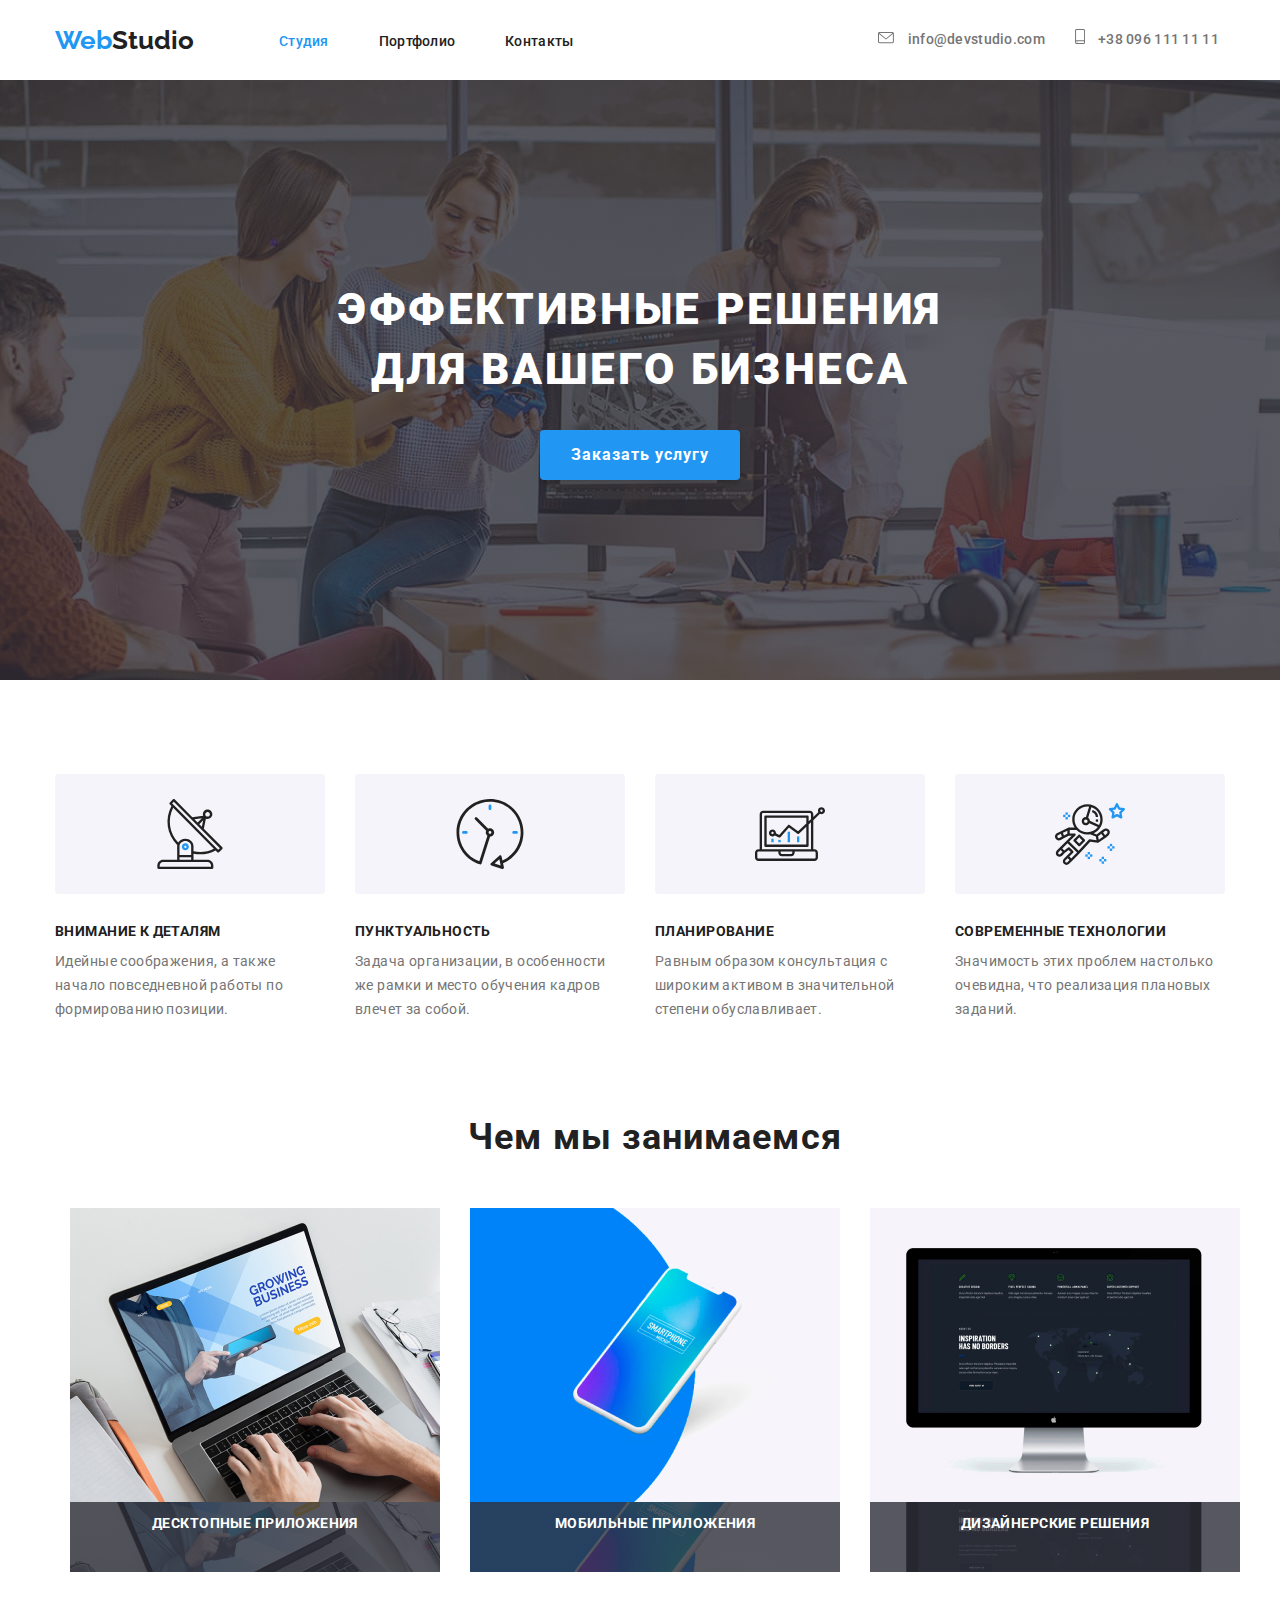
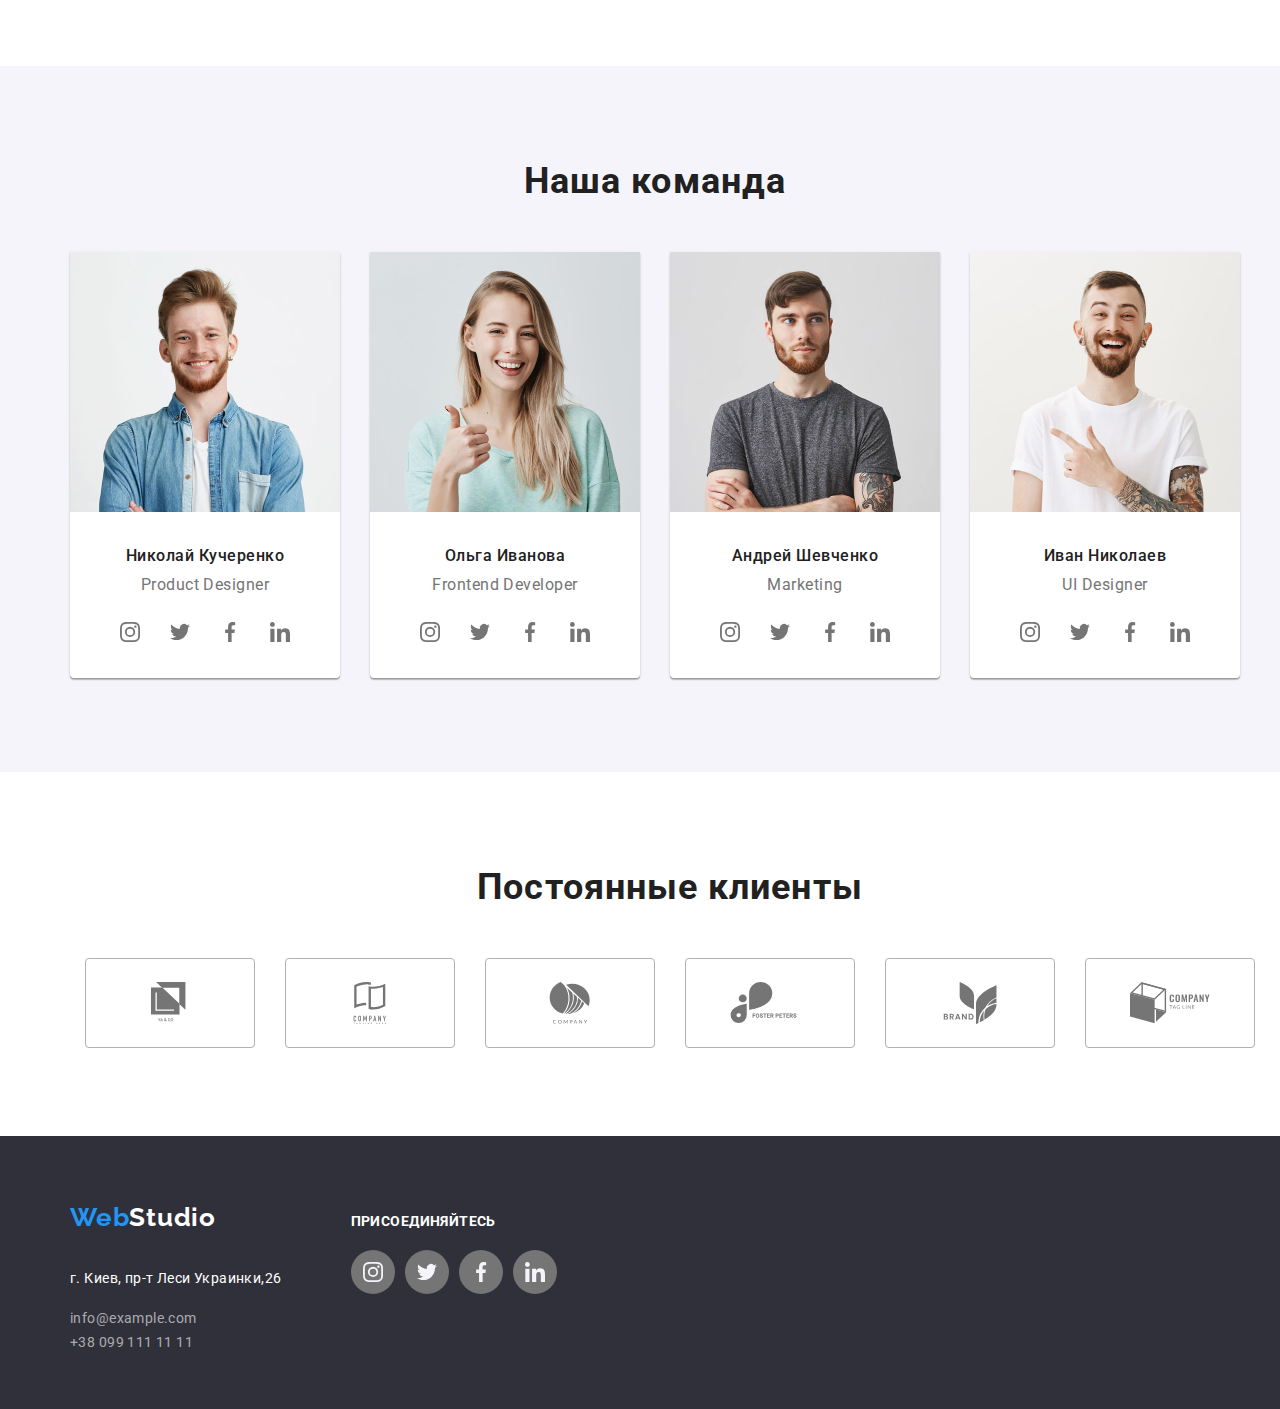
==== index.html @ e66b0deb "Add files via upload" ====
<!DOCTYPE html>
<html lang="ru">
  <head>
    <meta charset="UTF-8" />
    <link rel="stylesheet" href="css/normalise.css" />
    <link rel="stylesheet" href="./css/style.css" />
    <link
      href="https://fonts.googleapis.com/css2?family=Raleway:wght@700&family=Roboto:wght@400;500;700&display=swap"
      rel="stylesheet"
    />
    <meta name="viewport" content="width=device-width, initial-scale=1.0" />
    <title>WebStudio</title>
  </head>

  <body>
    <header class="header container">
      <a class="logo" href="/"> <span class="web">Web</span>Studio </a>
      <nav>
        <ul class="nav-list-items">
          <li class="nav-element-1">
            <a class="nav-list-1" href="./index.html">Студия</a>
          </li>
          <li class="nav-element-2">
            <a class="nav-list" href="./portfolio.html">Портфолио</a>
          </li>
          <li class="nav-element-3">
            <a class="nav-list" href="">Контакты</a>
          </li>
        </ul>
      </nav>
      <ul class="contacts">
        <li class="contacts-element-1">
          <a class="info icon-mail" href="">
            <svg class="icon-mail" width="16" height="12">
              <use href="./images/sprite.svg#icon-mail"></use>
            </svg>
            info@devstudio.com</a
          >
        </li>
        <li class="contacts-element-2">
          <a class="info icon-smartphone" href="">
            <svg class="icon-smartphone" width="10" height="15">
              <use href="./images/sprite.svg#icon-smartphone"></use>
            </svg>
            +38 096 111 11 11</a
          >
        </li>
      </ul>
    </header>
    <main>
      <!--Секция 1-->
      <section class="section-1">
        <div class="container-1">
          <h1 class="index-title">
            Эффективные решения <br />
            для вашего бизнеса
          </h1>
          <a class="link-services" href="">Заказать услугу</a>
        </div>
      </section>
      <!--Преимущества-->
      <section class="section-2">
        <h2 hidden>Наши преимущества</h2>
        <ul class="advantages-style">
          <li class="advantages-card">
            <!--<div class="advantages">
              <img
                class="img-advantages"
                src="./images/advantages-1.jpg"
                alt="Антена"/>
            </div>
            -->
            <div class="advantages">
              <h3 class="h3-advantages icon-antena">Внимание к деталям</h3>
              <p class="about-advantages">
                Идейные соображения, а также начало повседневной работы по
                формированию позиции.
              </p>
            </div>
          </li>
          <li class="advantages-card">
            <!--<div class="advantages">
                          <img
                            class="img-advantages"
                            src="./images/advantages-2.jpg"
                            alt="Часы"
                          />
                        </div>-->
            <div class="advantages">
              <h3 class="h3-advantages icon-clock">Пунктуальность</h3>
              <p class="about-advantages">
                Задача организации, в особенности же рамки и место обучения
                кадров влечет за собой.
              </p>
            </div>
          </li>
          <li class="advantages-card">
            <!--<div class="advantages">
              <img
                class="img-advantages"
                src="./images/advantages-3.jpg"
                alt="Диаграма"
              />
            </div>-->
            <div class="advantages">
              <h3 class="h3-advantages icon-diagrama">Планирование</h3>
              <p class="about-advantages">
                Равным образом консультация с широким активом в значительной
                степени обуславливает.
              </p>
            </div>
          </li>
          <li class="advantages-card">
            <!--<div class="advantages">
              <img
                class="img-advantages"
                src="./images/advantages-4.jpg"
                alt="Космонавт"
              />
            </div>-->
            <div class="advantages">
              <h3 class="h3-advantages icon-astronaut">
                Современные технологии
              </h3>
              <p class="about-advantages">
                Значимость этих проблем настолько очевидна, что реализация
                плановых заданий.
              </p>
            </div>
          </li>
        </ul>
      </section>
      <!--Чем мы занимаемся-->
      <section class="section-3">
        <div class="container-3">
          <h2 class="main-info">Чем мы занимаемся</h2>
          <ul class="main-style">
            <li class="main-services-list">
              <img
                class="img-work-element"
                src="./images/designer.jpg"
                alt=""
                width="370"
                height="294"
              />

              <h3 class="main-services-1">
                Десктопные приложения
              </h3>
            </li>
            <li class="main-services-list">
              <img
                class="img-work-element"
                src="./images/mobile_app.jpg"
                alt=""
                width="370"
                height="294"
              />

              <h3 class="main-services-2">Мобильные приложения</h3>
            </li>
            <li class="main-services-list">
              <img
                class="img-work-element"
                src="./images/desktop_app.jpg"
                alt=""
                width="370"
                height="294"
              />

              <h3 class="main-services-3">
                Дизайнерские решения
              </h3>
            </li>
          </ul>
        </div>
      </section>
      <!--Наша команда-->
      <section class="section-4">
        <div class="container-4">
          <h2 class="main-info">Наша команда</h2>
          <ul class="main-style">
            <li class="team-item-container">
              <img
                class="team-item-container-images"
                src="./images/product_designer.jpg"
                alt="Фото Николая Кучеренко"
                width="270"
                height="260"
              />
              <h3 class="team">Николай Кучеренко</h3>
              <p class="position-team" lang="en">Product Designer</p>
              <ul class="list-social-network">
                <li class="social-network-element">
                  <a
                    class="active-social-link"
                    href=""
                    aria-label="Ссылка на Instagram"
                  >
                    <svg class="instagram-icon-team">
                      <use href="./images/sprite.svg#icon-instagram"></use>
                    </svg>
                  </a>
                </li>
                <li class="social-network-element">
                  <a
                    class="active-social-link"
                    href=""
                    aria-label="Ссылка на Twitter"
                  >
                    <svg class="instagram-icon-team">
                      <use href="./images/sprite.svg#icon-twitter"></use>
                    </svg>
                  </a>
                </li>
                <li class="social-network-element">
                  <a
                    class="active-social-link"
                    href=""
                    aria-label="Ссылка на Facebook"
                  >
                    <svg class="instagram-icon-team">
                      <use href="./images/sprite.svg#icon-facebook"></use>
                    </svg>
                  </a>
                </li>
                <li class="social-network-element">
                  <a
                    class="active-social-link"
                    href=""
                    aria-label="Ссылка на LinkedIn"
                  >
                    <svg class="instagram-icon-team">
                      <use href="./images/sprite.svg#icon-linkedin"></use>
                    </svg>
                  </a>
                </li>
              </ul>
            </li>
            <li class="team-item-container">
              <img
                class="team-item-container-images"
                src="./images/Frontend_developer.jpg"
                alt="Фото Ольги Иванововой"
                width="270"
                height="260"
              />
              <h3 class="team">Ольга Иванова</h3>
              <p class="position-team" lang="en">Frontend Developer</p>
              <ul class="list-social-network">
                <li class="social-network-element">
                  <a
                    class="active-social-link"
                    href=""
                    aria-label="Ссылка на Instagram"
                  >
                    <svg class="instagram-icon-team">
                      <use href="./images/sprite.svg#icon-instagram"></use>
                    </svg>
                  </a>
                </li>
                <li class="social-network-element">
                  <a
                    class="active-social-link"
                    href=""
                    aria-label="Ссылка на Twitter"
                  >
                    <svg class="instagram-icon-team">
                      <use href="./images/sprite.svg#icon-twitter"></use>
                    </svg>
                  </a>
                </li>
                <li class="social-network-element">
                  <a
                    class="active-social-link"
                    href=""
                    aria-label="Ссылка на Facebook"
                  >
                    <svg class="instagram-icon-team">
                      <use href="./images/sprite.svg#icon-facebook"></use>
                    </svg>
                  </a>
                </li>
                <li class="social-network-element">
                  <a
                    class="active-social-link"
                    href=""
                    aria-label="Ссылка на LinkedIn"
                  >
                    <svg class="instagram-icon-team">
                      <use href="./images/sprite.svg#icon-linkedin"></use>
                    </svg>
                  </a>
                </li>
              </ul>
            </li>
            <li class="team-item-container">
              <img
                class="team-item-container-images"
                src="./images/Merketing.jpg"
                alt="Фото Андрея Шевченко"
                width="270"
                height="260"
              />
              <h3 class="team">Андрей Шевченко</h3>
              <p class="position-team" lang="en">Marketing</p>
              <ul class="list-social-network">
                <li class="social-network-element">
                  <a
                    class="active-social-link"
                    href=""
                    aria-label="Ссылка на Instagram"
                  >
                    <svg class="instagram-icon-team">
                      <use href="./images/sprite.svg#icon-instagram"></use>
                    </svg>
                  </a>
                </li>
                <li class="social-network-element">
                  <a
                    class="active-social-link"
                    href=""
                    aria-label="Ссылка на Twitter"
                  >
                    <svg class="instagram-icon-team">
                      <use href="./images/sprite.svg#icon-twitter"></use>
                    </svg>
                  </a>
                </li>
                <li class="social-network-element">
                  <a
                    class="active-social-link"
                    href=""
                    aria-label="Ссылка на Facebook"
                  >
                    <svg class="instagram-icon-team">
                      <use href="./images/sprite.svg#icon-facebook"></use>
                    </svg>
                  </a>
                </li>
                <li class="social-network-element">
                  <a
                    class="active-social-link"
                    href=""
                    aria-label="Ссылка на LinkedIn"
                  >
                    <svg class="instagram-icon-team">
                      <use href="./images/sprite.svg#icon-linkedin"></use>
                    </svg>
                  </a>
                </li>
              </ul>
            </li>
            <li class="team-item-container">
              <img
                class="team-item-container-images"
                src="./images/ul_designer.jpg"
                alt="Фото Ивана Николаева"
                width="270"
                height="260"
              />
              <h3 class="team">Иван Николаев</h3>
              <p class="position-team" lang="en">UI Designer</p>
              <ul class="list-social-network">
                <li class="social-network-element">
                  <a
                    class="active-social-link"
                    href=""
                    aria-label="Ссылка на Instagram"
                  >
                    <svg class="instagram-icon-team">
                      <use href="./images/sprite.svg#icon-instagram"></use>
                    </svg>
                  </a>
                </li>
                <li class="social-network-element">
                  <a
                    class="active-social-link"
                    href=""
                    aria-label="Ссылка на Twitter"
                  >
                    <svg class="instagram-icon-team">
                      <use href="./images/sprite.svg#icon-twitter"></use>
                    </svg>
                  </a>
                </li>
                <li class="social-network-element">
                  <a
                    class="active-social-link"
                    href=""
                    aria-label="Ссылка на Facebook"
                  >
                    <svg class="instagram-icon-team">
                      <use href="./images/sprite.svg#icon-facebook"></use>
                    </svg>
                  </a>
                </li>
                <li class="social-network-element">
                  <a
                    class="active-social-link"
                    href=""
                    aria-label="Ссылка на LinkedIn"
                  >
                    <svg class="instagram-icon-team">
                      <use href="./images/sprite.svg#icon-linkedin"></use>
                    </svg>
                  </a>
                </li>
              </ul>
            </li>
          </ul>
        </div>
      </section>
      <!--Постоянные клиенты-->
      <section class="section-5">
        <div class="clients-container">
          <h2 class="main-info">Постоянные клиенты</h2>
          <ul class="list-clients">
            <li class="client-item">
              <a class="logo-client" href="">
                <svg class="icon" width="80" height="42">
                  <use href="./images/sprite.svg#icon-logo_1"></use>
                </svg>
              </a>
            </li>
            <li class="client-item">
              <a class="logo-client" href=""
                ><svg class="icon" width="80" height="42">
                  <use href="./images/sprite.svg#icon-logo_2"></use>
                </svg>
              </a>
            </li>
            <li class="client-item">
              <a class="logo-client" href=""
                ><svg class="icon" width="80" height="42">
                  <use href="./images/sprite.svg#icon-logo_3"></use></svg
              ></a>
            </li>
            <li class="client-item">
              <a class="logo-client" href=""
                ><svg class="icon" width="80" height="42">
                  <use href="./images/sprite.svg#icon-logo_4"></use></svg
              ></a>
            </li>
            <li class="client-item">
              <a class="logo-client" href=""
                ><svg class="icon" width="80" height="42">
                  <use href="./images/sprite.svg#icon-logo_5"></use></svg
              ></a>
            </li>
            <li class="client-item">
              <a class="logo-client" href=""
                ><svg class="icon" width="80" height="42">
                  <use href="./images/sprite.svg#icon-logo_6"></use></svg
              ></a>
            </li>
          </ul>
        </div>
      </section>
    </main>
    <footer class="background-footer">
      <div class="container-footer">
        <div class="address-item">
          <a class="logo-2" href="./index.html">
            <span class="web">Web</span>Studio
          </a>
          <address class="address-block">
            <p class="address">г. Киев, пр-т Леси Украинки,26</p>
            <ul class="contacts-footer-conteiner">
              <li><a class="contacts" href=""> info@example.com</a></li>
              <li><a class="contacts" href=""> +38 099 111 11 11</a></li>
            </ul>
          </address>
        </div>
        <div class="social-link-container">
          <b class="join-in">Присоединяйтесь</b>
          <!--Hero секция-->
          <ul class="social-link-list">
            <li class="active-social-link-footer">
              <a
                class="footer-social-link"
                href=""
                aria-label="Ссылка на Instagram"
              >
                <svg class="icon-footer">
                  <use href="./images/sprite.svg#icon-instagram"></use>
                </svg>
              </a>
            </li>
            <li class="active-social-link-footer">
              <a
                class="footer-social-link"
                href=""
                aria-label="Ссылка на Twitter"
              >
                <svg class="icon-footer">
                  <use href="./images/sprite.svg#icon-twitter"></use>
                </svg>
              </a>
            </li>
            <li class="active-social-link-footer">
              <a
                class="footer-social-link"
                href=""
                aria-label="Ссылка на Facebook"
              >
                <svg class="icon-footer">
                  <use href="./images/sprite.svg#icon-facebook"></use>
                </svg>
              </a>
            </li>
            <li class="active-social-link-footer">
              <a
                class="footer-social-link"
                href=""
                aria-label="Ссылка на LinkedIn"
                ><svg class="icon-footer">
                  <use href="./images/sprite.svg#icon-linkedin"></use>
                </svg>
              </a>
            </li>
          </ul>
        </div>
      </div>
    </footer>
  </body>
</html>
---- css/normalise.css ----
/ *! normalize.css v8.0.1 | MIT Лицензия | github.com/necolas/normalize.css * /

/ * Документ
   ================================================== ======================== * /

/ **
 * 1. Исправьте высоту строки во всех браузерах.
 * 2. Запрет на изменение размера шрифта после изменения ориентации в iOS.
 * /

html {
  высота строки: 1,15; / * 1 * /
  -webkit-text-size-Adjust: 100%; / * 2 * /
}

/ * Разделы
   ================================================== ======================== * /

/ **
 * Удалите поля во всех браузерах.
 * /

тело {
  поле: 0;
}

/ **
 * Визуально отображать элемент `main` в IE.
 * /

основной {
  дисплей: блок;
}

/ **
 * Исправьте размер шрифта и поля для элементов `h1` в разделе` и
 контексты * article` в Chrome, Firefox и Safari.
 * /

h1 {
  размер шрифта: 2em;
  маржа: 0,67em 0;
}

/ * Группировка контента
   ================================================== ======================== * /

/ **
 * 1. Добавьте правильный размер окна в Firefox.
 * 2. Показать переполнение в Edge и IE.
 * /

час {
  размер блока: блок содержимого; / * 1 * /
  высота: 0; / * 1 * /
  переполнение: видимое; / * 2 * /
}

/ **
 * 1. Исправьте наследование и масштабирование размера шрифта во всех браузерах.
 * 2. Исправьте нечетный размер шрифта `em` во всех браузерах.
 * /

до {
  семейство шрифтов: monospace, monospace; / * 1 * /
  размер шрифта: 1em; / * 2 * /
}

/ * Семантика текстового уровня
   ================================================== ======================== * /

/ **
 * Удалить серый фон на активных ссылках в IE 10.
 * /

{
  цвет фона: прозрачный;
}

/ **
 * 1. Снимите нижнюю границу в Chrome 57-
 * 2. Добавьте правильное оформление текста в Chrome, Edge, IE, Opera и Safari.
 * /

abbr [title] {
  граница снизу: нет; / * 1 * /
  текстовое оформление: подчеркивание; / * 2 * /
  текстовое оформление: подчеркнуто пунктирной; / * 2 * /
}

/ **
 * Добавьте правильный вес шрифта в Chrome, Edge и Safari.
 * /

б,
сильный {
  Вес шрифта: смелее;
}

/ **
 * 1. Исправьте наследование и масштабирование размера шрифта во всех браузерах.
 * 2. Исправьте нечетный размер шрифта `em` во всех браузерах.
 * /

код,
KBD,
образец {
  семейство шрифтов: monospace, monospace; / * 1 * /
  размер шрифта: 1em; / * 2 * /
}

/ **
 * Добавьте правильный размер шрифта во всех браузерах.
 * /

маленький {
  размер шрифта: 80%;
}

/ **
 * Не допускайте, чтобы элементы `sub` и` sup` влияли на высоту строки в
 * все браузеры.
 * /

к югу,
sup {
  размер шрифта: 75%;
  высота строки: 0;
  положение: относительное;
  выравнивание по вертикали: базовая линия;
}

sub {
  низ: -0,25ем;
}

sup {
  верх: -0,5em;
}

/ * Встроенный контент
   ================================================== ======================== * /

/ **
 * Убрать границу с изображениями внутри ссылок в IE 10.
 * /

img {
  стиль границы: нет;
}

/ * Формы
   ================================================== ======================== * /

/ **
 * 1. Изменить стили шрифта во всех браузерах.
 * 2. Удалите поля в Firefox и Safari.
 * /

кнопка,
вход,
OPTGROUP,
Выбрать,
textarea {
  семейство шрифтов: наследовать; / * 1 * /
  размер шрифта: 100%; / * 1 * /
  высота строки: 1,15; / * 1 * /
  поле: 0; / * 2 * /
}

/ **
 * Показать переполнение в IE.
 * 1. Показать переполнение в Edge.
 * /

кнопка,
вход {/ * 1 * /
  переполнение: видимое;
}

/ **
 * Убрать наследование преобразования текста в Edge, Firefox и IE.
 * 1. Убрать наследование преобразования текста в Firefox.
 * /

кнопка,
выберите {/ * 1 * /
  преобразование текста: нет;
}

/ **
 * Исправьте невозможность стилизовать кликабельные типы в iOS и Safari.
 * /

кнопка,
[Тип = "кнопка"],
[Тип = "сброс"],
[type = "submit"] {
  -webkit-внешний вид: кнопка;
}

/ **
 * Удалите внутреннюю границу и отступы в Firefox.
 * /

Кнопка :: - Мос-фокус-внутренний,
[Тип = "кнопка"] :: - Мос-фокус-внутренний,
[Тип = "сброс"] :: - Мос-фокус-внутренний,
[type = "submit"] :: - moz-focus-inner {
  стиль границы: нет;
  отступы: 0;
}

/ **
 * Восстановите стили фокуса, не заданные предыдущим правилом.
 * /

Кнопка: -moz-focusring,
[Тип = "кнопка"]: - Мос-focusring,
[Тип = "сброс"]: - Мос-focusring,
[type = "submit"]: - moz-focusring {
  контур: 1px пунктирный ButtonText;
}

/ **
 * Исправьте отступы в Firefox.
 * /

fieldset {
  набивка: 0,35em 0,75em 0,625em;
}

/ **
 * 1. Исправьте перенос текста в Edge и IE.
 * 2. Исправьте наследование цвета от элементов `fieldset` в IE.
 * 3. Удалите отступы, чтобы разработчики не были пойманы, когда они обнуляют
 * `fieldset` элементы во всех браузерах.
 * /

легенда {
  размер коробки: бордюр; / * 1 * /
  цвет: наследовать; / * 2 * /
  дисплей: стол; / * 1 * /
  максимальная ширина: 100%; / * 1 * /
  отступы: 0; / * 3 * /
  пустое пространство: нормальное; / * 1 * /
}

/ **
 * Добавьте правильное вертикальное выравнивание в Chrome, Firefox и Opera.
 * /

прогресс {
  выравнивание по вертикали: базовая линия;
}

/ **
 * Удалите вертикальную полосу прокрутки по умолчанию в IE 10+.
 * /

textarea {
  переполнение: авто;
}

/ **
 * 1. Добавьте правильный размер окна в IE 10.
 * 2. Удалите отступы в IE 10.
 * /

[Тип = "флажок"],
[type = "radio"] {
  размер коробки: бордюр; / * 1 * /
  отступы: 0; / * 2 * /
}

/ **
 * Исправьте стиль курсора кнопок увеличения и уменьшения в Chrome.
 * /

[= Типа "число"] :: - WebKit-внутренн-спин-кнопка,
[type = "number"] :: - webkit-external-spin-button {
  высота: авто;
}

/ **
 * 1. Исправьте странный вид в Chrome и Safari.
 * 2. Исправьте стиль контура в Safari.
 * /

[type = "search"] {
  -webkit-внешний вид: текстовое поле; / * 1 * /
  смещение контура: -2px; / * 2 * /
}

/ **
 * Удалите внутренние отступы в Chrome и Safari на macOS.
 * /

[type = "search"] :: - webkit-search-украшение {
  внешний вид: нет;
}

/ **
 * 1. Исправьте невозможность стилизовать кликабельные типы в iOS и Safari.
 * 2. Измените свойства шрифта на «наследовать» в Safari.
 * /

:: - webkit-file-upload-button {
  -webkit-внешний вид: кнопка; / * 1 * /
  шрифт: наследовать; / * 2 * /
}

/ * Интерактивный
   ================================================== ======================== * /

/ *
 * Добавьте правильное отображение в Edge, IE 10+ и Firefox.
 * /

подробности {
  дисплей: блок;
}

/ *
 * Добавьте правильный дисплей во всех браузерах.
 * /

резюме {
  дисплей: элемент списка;
}

/ * Разное
   ================================================== ======================== * /

/ **
 * Добавьте правильный дисплей в IE 10+.
 * /

шаблон {
  дисплей: нет;
}

/ **
 * Добавьте правильный дисплей в IE 10.
 * /

[скрыто] {
  дисплей: нет;
}
---- css/style.css ----
/*main styles*/
:root {
  --primary-text-color: #757575;
  --primary-title-color: #212121;
  --accent-color: #2196f3;
  --primary-white-color: #ffffff;
  --footer-background-color: #2f303a;
  --secondary-white-color: #f5f4fa;
}
html {
  box-sizing: border-box;
}
*,
*::before,
*::after {
  box-sizing: border-box;
}
body {
  background-color: var(--primary-white-color);
  color: var(--primary-text-color);
  font-family: Roboto, sans-serif;
  margin-top: 0px;
  margin-left: 0px;
  margin-right: 0px;
  margin-bottom: 0px;
}
.header {
  align-items: center;
  height: 80px;
}
.info.icon-mail {
  padding: 0px;
  border: none;
  color: var(--primary-text-color);
  margin-right: 0px;
}
.icon-mail {
  fill: currentColor;
  margin-right: 10px;
}
.info:hover,
:focus {
  color: var(--accent-color);
}
.info.icon-smartphone {
  padding: 0px;
  border: none;
  color: var(--primary-text-color);
  margin-right: 0px;
}
.icon-smartphone {
  fill: currentColor;
  margin-right: 10px;
}
.container {
  margin-left: auto;
  margin-right: auto;
  padding-left: 15px;
  padding-right: 15px;
  display: flex;
  width: 1200px;
}
a {
  text-decoration: none;
}
h1,
h2 {
  font-style: normal;
  font-weight: bold;
}
.logo:hover {
  color: var(--accent-color);
}
.logo:focus {
  background-color: var(--primary-white-color);
  color: var(--accent-color);
}
.list {
  list-style: none;
}
.head-container {
  display: flex;
  height: 80px;
  justify-content: space-between;
}
.container-1 {
  display: flex;
  box-sizing: 294px;
  padding-left: 0px;
  padding-right: 0px;
  box-sizing: border-box;
  margin-left: auto;
  margin-right: auto;
}

.logo {
  font-family: Raleway;
  font-weight: bold;
  font-size: 26px;
  line-height: 1.19;
  color: var(--primary-title-color);
  margin-right: 85px;
}
.web {
  color: #2196f3;
}
ul {
  list-style: none;
}
.nav-element-1,
.nav-element-2,
.nav-element-3 {
  display: inline-block;
}
.nav-element-1,
.nav-element-2 {
  margin-right: 50px;
}
.nav-list {
  font-weight: 500;
  font-size: 14px;
  line-height: 1.14;
  letter-spacing: 0.02em;
  color: var(--primary-title-color);
}
.nav-list:hover {
  color: var(--accent-color);
}
.nav-list:focus {
  background-color: #ffffff;
  color: var(--accent-color);
}
.nav-list-1:hover {
  color: var(--accent-color);
}
.nav-list-1:focus {
  background-color: #ffffff;
  color: var(--accent-color);
}
.nav-list-1,
.nav-list-2 {
  font-weight: 500;
  font-size: 14px;
  line-height: 1.14;
  letter-spacing: 0.02em;
  color: var(--accent-color);
}
.nav-list-items {
  padding: 0px;
  margin-right: 305px;
  display: flex;
}
.contacts {
  margin-top: 0px;
  margin-bottom: 0px;
  padding: 0px;
  display: flex;
  flex-wrap: nowrap;
}
.contacts-element-1,
.contacts-element-2 {
  display: inline-block;
}
.contacts-element-1 {
  margin-right: 30px;
}

.info {
  font-weight: 500;
  font-style: normal;
  font-size: 14px;
  line-height: 0.9;
  letter-spacing: 0.02em;
  color: var(--primary-text-color);
}
.info:hover {
  color: var(--accent-color);
}
.info:focus {
  background-color: #ffffff;
  color: var(--accent-color);
}

.container-1 {
  display: flex;
  flex-direction: column;
  align-items: center;
}
.section-1 {
  max-width: 1600px;
  height: 600px;
  margin-left: auto;
  margin-right: auto;
  background-image: linear-gradient(
      rgba(47, 48, 58, 0.8),
      rgba(47, 48, 58, 0.8)
    ),
    url("../images/background-index-img.jpg");
  background-repeat: no-repeat;
  background-position: center;
  background-size: cover;
}
.container-1 {
  width: 1200px;
  padding-left: 15px;
  padding-right: 15px;
  margin-left: auto;
  margin-right: auto;
  padding-bottom: 200px;
  padding-top: 200px;
}
.section-2 {
  padding-top: 94px;
}

.advantages-style {
  width: 1200px;
  padding-left: 15px;
  padding-right: 15px;
  display: flex;
  justify-content: center;
  margin-left: auto;
  margin-right: auto;
  margin-top: 0px;
  margin-bottom: 0px;
}
.advantages-style li h3::before {
  content: "";
  display: block;
  width: 270px;
  height: 120px;
  background-color: var(--secondary-white-color);
  background-position: center;
  background-repeat: no-repeat;
  border-radius: 4px;
  margin-bottom: 30px;
}
.advantages-card {
  width: 270px;
  display: inline-block;
  margin-top: 0px;
  margin-bottom: 0px;
}

.advantages-card:not(:last-child) {
  margin-right: 30px;
}
.icon-antena::before {
  background-image: url(../images/antenna_1.svg);
}
.icon-clock::before {
  background-image: url(../images/clock_1.svg);
}
.icon-diagrama::before {
  background-image: url(../images/diagram_1.svg);
}
.icon-astronaut::before {
  background-image: url(../images/astronaut_1.svg);
}
.index-title {
  color: var(--primary-white-color);
  font-weight: 900;
  font-size: 44px;
  line-height: 1.36;
  text-align: center;
  letter-spacing: 0.06em;
  text-transform: uppercase;
  margin-bottom: 30px;
  margin-top: 0px;
}
.link-services {
  background-color: var(--accent-color);
  min-width: 200px;
  min-height: 50px;
  box-shadow: 0px 4px 4px rgba(0, 0, 0, 0.15);
  border-radius: 4px;
  color: var(--primary-white-color);
  text-align: center;
  letter-spacing: 0.06em;
  line-height: 1.87;
  font-size: 16px;
  font-weight: 700;
  padding-top: 10px;
}

.h3-advantages {
  font-size: 14px;
  line-height: 1.14;
  letter-spacing: 0.03em;
  text-transform: uppercase;
  color: var(--primary-title-color);
  margin-top: 0px;
  margin-bottom: 10px;
}
.about-advantages {
  font-size: 14px;
  line-height: 1.71;
  letter-spacing: 0.03em;
  margin-top: 0px;
  margin-bottom: 0px;
}
.advantages {
  width: 270px;
  align-items: center;
  padding-left: 0px;
  padding-right: 0px;
  padding-top: 0px;
}
.img-advantages {
  width: 70px;
}
.img {
  display: block;
}

.section-3 {
  padding-top: 94px;
  padding-bottom: 94px;
}

.container-3 {
  width: 1200px;
  padding-left: 15px;
  padding-right: 15px;
  margin-left: auto;
  margin-right: auto;
}

.main-info {
  font-weight: 700;
  font-size: 36px;
  line-height: 1.17;
  text-align: center;
  letter-spacing: 0.03em;
  color: var(--primary-title-color);
  width: 1200px;
  margin-top: 0px;
  margin-bottom: 0px;
  padding-bottom: 50px;
}

.main-style {
  margin-left: auto;
  margin-right: 0px;
  width: 1200px;
  padding-left: 15px;
  padding-right: 15px;
  display: flex;
  position: relative;
  margin-top: 0px;
  margin-bottom: 0px;
}
.container-4 {
  padding-top: 94px;
  padding-bottom: 94px;
  width: 1200px;
  padding-left: 15px;
  padding-right: 15px;
  margin-left: auto;
  margin-right: auto;
  display: flex;
  flex-direction: column;
}
.container-4 .team-item-container:not(:last-child) {
  margin-right: 30px;
}
.section-4 {
  background-color: var(--secondary-white-color);
}
.main-style {
  display: flex;
}
.team-item-container {
  width: 270px;
  display: inline-block;
  box-shadow: 0px 2px 1px rgba(0, 0, 0, 0.2), 0px 1px 1px rgba(0, 0, 0, 0.14),
    0px 1px 3px rgba(0, 0, 0, 0.12);
  border-radius: 0px 0px 4px 4px;
  background-color: var(--primary-white-color);
}
.team-item-container-images {
  margin-bottom: 30px;
}
.img-team-social-element {
  display: block;
  max-width: 100%;
  height: auto;
  margin-top: 28px;
  margin-bottom: 36px;
}
.main-services-1 {
  font-size: 14px;
  line-height: 1.14;
  text-align: center;
  letter-spacing: 0.03em;
  text-transform: uppercase;
  color: var(--primary-white-color);
  background: rgba(47, 48, 58, 0.8);
  padding-bottom: 14px;
  padding-top: 14px;
  margin-top: 0px;
  margin-bottom: 0px;
  display: block;
  height: 70px;
  background-repeat: no-repeat;
  background-position: center;
  background-size: cover;
  margin-left: auto;
  margin-right: auto;
  background-image: linear-gradient(
      rgba(47, 48, 58, 0.8),
      rgba(47, 48, 58, 0.8)
    ),
    url("../images/designer.jpg");
}
.main-services-2 {
  font-size: 14px;
  line-height: 1.14;
  text-align: center;
  letter-spacing: 0.03em;
  text-transform: uppercase;
  color: var(--primary-white-color);
  background: rgba(47, 48, 58, 0.8);
  padding-bottom: 14px;
  padding-top: 14px;
  margin-top: 0px;
  margin-bottom: 0px;
  height: 70px;
  background-repeat: no-repeat;
  background-position: center;
  background-size: cover;
  margin-left: auto;
  margin-right: auto;
  background-image: linear-gradient(
      rgba(47, 48, 58, 0.8),
      rgba(47, 48, 58, 0.8)
    ),
    url("../images/mobile_app.jpg");
}
.main-services-3 {
  font-size: 14px;
  line-height: 1.14;
  text-align: center;
  letter-spacing: 0.03em;
  text-transform: uppercase;
  color: var(--primary-white-color);
  background: rgba(47, 48, 58, 0.8);
  padding-bottom: 14px;
  padding-top: 14px;
  margin-top: 0px;
  margin-bottom: 0px;
  height: 70px;
  background-repeat: no-repeat;
  background-position: center;
  background-size: cover;
  margin-left: auto;
  margin-right: auto;
  background-image: linear-gradient(
      rgba(47, 48, 58, 0.8),
      rgba(47, 48, 58, 0.8)
    ),
    url("../images/desktop_app.jpg");
}
.main-services-list:not(:last-child) {
  margin-right: 30px;
}

.section-4 .main-style {
  display: flex;
  position: relative;
}
.team {
  font-size: 16px;
  line-height: 1.19;
  text-align: center;
  letter-spacing: 0.03em;
  color: var(--primary-title-color);
  font-weight: 500;
  margin-top: 0px;
  margin-bottom: 10px;
}
.position-team {
  font-size: 16px;
  line-height: 1.19;
  text-align: center;
  letter-spacing: 0.03em;
  color: var(--primary-text-color);
  margin-top: 0px;
  margin-bottom: 0px;
}
.list-social-network {
  display: flex;
  padding-right: 32px;
  padding-left: 32px;
  justify-content: space-evenly;
}
.active-social-link:hover {
  background-color: var(--accent-color);
  color: var(--primary-white-color);
}
.active-social-link:focus {
  background-color: var(--accent-color);
  color: var(--primary-white-color);
}

.logo-client {
  display: flex;
  justify-content: center;
  align-items: center;
  width: 170px;
  height: 90px;
  border: 1px solid #afb1b8;
  border-radius: 4px;
  color: var(--primary-text-color);
}
.logo-client:hover {
  color: var(--accent-color);
  border-color: var(--accent-color);
}
.logo-client:focus {
  background-color: var(--primary-white-color);
  color: var(--accent-color);
  border-color: var(--accent-color);
}
.section-5 {
  padding-top: 94px;
  padding-bottom: 88px;
}
.clients-container {
  width: 1170px;
  padding-left: 15px;
  padding-right: 15px;
  margin-left: auto;
  margin-right: auto;
}
.list-clients {
  display: flex;
  justify-content: center;
  margin: 0px;
  width: 1200px;
  padding-right: 15px;
  padding-left: 15px;
}
.icon {
  fill: currentColor;
}
.icon:hover {
  color: var(--accent-color);
}
.client-item:not(:last-child) {
  margin-right: 30px;
}
.list-social-network {
  margin-top: 16px;
  margin-bottom: 24px;
}
.list-social-network a {
  display: flex;
  justify-content: center;
  align-items: center;
  width: 44px;
  height: 44px;
  border-radius: 50%;
  color: var(--primary-text-color);
}
.list-social-network svg {
  width: 20px;
  height: 20px;
  fill: currentColor;
}
.social-link-container {
  padding-top: 72px;
}
.address {
  font-family: Roboto;
  font-style: normal;
  font-weight: normal;
  font-size: 14px;
  line-height: 1.71;
  letter-spacing: 0.03em;
  color: var(--primary-white-color);
  margin-bottom: 0px;
}
.address-item {
  flex-direction: column;
  justify-content: space-around;
  margin-right: 69px;
  margin-top: 66px;
  margin-bottom: 54px;
}
.background-footer {
  background-color: #2f303a;
}
.container-footer {
  width: 1170px;
  padding-right: 15px;
  padding-left: 15px;
  margin-right: auto;
  margin-left: auto;
  display: flex;
  align-items: baseline;
}
.address-block {
  margin-top: 20px;
  align-content: space-between;
}
.logo-2 {
  font-family: Raleway;
  font-weight: bold;
  font-size: 26px;
  line-height: 1.19;
  letter-spacing: 0.03em;
  color: var(--primary-white-color);
}
.logo-2:hover {
  background-color: var(--footer-background-color);
  color: var(--accent-color);
}
.logo-2:focus {
  background-color: var(--footer-background-color);
  color: var(--accent-color);
}
.contacts-footer-conteiner {
  padding-left: 0px;
  margin-bottom: 0px;
}

.active-social-link:hover,
:focus {
  color: var(--primary-white-color);
  background-color: var(--accent-color);
}
.social-link-list {
  display: flex;
  justify-content: center;
  align-items: center;
  padding: 0px;
  width: 206px;
  height: 44px;
}
.icon-footer {
  display: flex;
  justify-content: center;
  align-items: center;
}
.footer-social-link {
  width: 44px;
  height: 44px;
  border-radius: 50%;
  color: var(--secondary-white-color);
  background-color: var(--primary-text-color);
  display: flex;
  justify-content: center;
  align-items: center;
}
.footer-social-link:hover,
:focus {
  background-color: var(--accent-color);
  color: var(--primary-white-color);
}
.active-social-link-footer:not(:last-child) {
  margin-right: 10px;
}
.social-link-list svg {
  width: 20px;
  height: 20px;
  fill: currentColor;
}
.contacts {
  font-family: Roboto;
  font-style: normal;
  font-weight: normal;
  font-size: 14px;
  line-height: 1.71;
  letter-spacing: 0.03em;
  color: rgba(255, 255, 255, 0.6);
}
.contacts:hover {
  color: var(--accent-color);
}
.contacts:focus {
  background-color: var(--footer-background-color);
  color: var(--accent-color);
}
.social-link-container {
  margin-top: 78px;
  margin-bottom: 94px;
  padding-top: 0px;
}
.join-in {
  display: block;
  font-size: 14px;
  line-height: 1.14;
  letter-spacing: 0.03em;
  text-transform: uppercase;
  color: var(--primary-white-color);
  margin-bottom: 20px;
}
.filter-button {
  font-family: Roboto;
  font-style: normal;
  font-weight: 500;
  font-size: 16px;
  line-height: 1.63;
  text-align: center;
  letter-spacing: 0.03em;
  background-color: #f5f4fa;
  color: var(--primary-title-color);
  border: 0px;
  padding-bottom: 6px;
  padding-top: 6px;
  padding-left: 22px;
  padding-right: 22px;
  border-radius: 4px;
}
.filter-button-container {
  display: flex;
  justify-content: center;
  width: 1200px;
  padding-top: 0px;
  padding-bottom: 50px;
  margin-left: 0px;
  margin-right: 0px;
  margin-top: 0px;
  margin-bottom: 0px;
  padding-left: 0px;
}
.filter-button-item {
  background-color: var(--secondary-white-color);
  border-radius: 4px;
}

.filter-button-item:not(:last-child) {
  margin-right: 8px;
}

.filter-button:hover,
:focus {
  color: var(--primary-white-color);
  background-color: var(--accent-color);
  box-shadow: 0px 3px 1px rgba(0, 0, 0, 0.1), 0px 1px 2px rgba(0, 0, 0, 0.08),
    0px 2px 2px rgba(0, 0, 0, 0.12);
}
.list-work-name {
  font-size: 18px;
  line-height: 2;
  letter-spacing: 0.06em;
  color: var(--primary-title-color);
  margin-top: 0px;
  margin-bottom: 4px;
}
.list-work-type {
  font-size: 16px;
  line-height: 1.9;
  letter-spacing: 0.03em;
  color: var(--primary-text-color);
  margin-bottom: 0px;
  margin-top: 0px;
}
.list-work-text {
  font-style: normal;
  font-weight: normal;
  font-size: 18px;
  line-height: 1.55;
  letter-spacing: 0.03em;
  color: #ffffff;
}
.container-gallery {
  width: 1200px;
  padding-left: 15px;
  padding-right: 15px;
  margin-left: auto;
  margin-right: auto;
  margin-top: 0px;
  margin-bottom: 0px;
  padding-top: 88px;
  padding-bottom: 99px;
}

.list-work-element {
  width: 370px;
  margin: 15px;
  display: block;
}
.list-work-item:nth-child(3n) {
  margin-right: 0px;
}

.list-work-item {
  display: inline-block;
  width: 370px;
  margin-right: 30px;
  margin-bottom: 30px;
}
.list-work-item:hover,
:focus {
  box-shadow: 0px 1px 1px rgba(0, 0, 0, 0.12), 0px 4px 4px rgba(0, 0, 0, 0.06),
    1px 4px 6px rgba(0, 0, 0, 0.16);
}
.list-work-item:nth-last-child(-n + 3) {
  margin-bottom: 0px;
}
.gallery-element {
  border-right: 1px solid #eeeeee;
  border-left: 1px solid #eeeeee;
  border-bottom: 1px solid #eeeeee;
  box-sizing: border-box;
  border-bottom-left-radius: 5px;
  border-bottom-right-radius: 5px;
  width: 370px;
  padding-left: 23px;
  padding-right: 23px;
  padding-top: 20px;
  padding-bottom: 20px;
}
.gallery-list {
  margin-top: 0px;
  margin-bottom: 0px;
  margin-right: 0px;
  margin-left: 0px;
  display: flex;
  flex-wrap: wrap;
  padding-left: 0px;
  display: flex;
  flex-wrap: wrap;
  padding-top: 0px;
}
.img-gallery {
  margin-right: 0px;
  width: 370px;
}
.img-work-element {
  display: block;
  max-width: 100%;
  height: auto;
}

/*.img-social-footer {
  display: block;
  width: 20px;
  height: 20px;
  margin-top: 0px;
  margin-bottom: 0px;
}
.footer-social-link {
  display: inline-block;
  width: 44px;
  height: 44px;
  background-color: rgba(255, 255, 255, 0.1);
  border-radius: 50%;
  background-repeat: no-repeat;
  background-position: center;
}
.insta-footer {
  background-image: url(../images/instagram-11.svg);
}
.twitter-footer {
  background-image: url(../images/twitter-11.svg);
}
.facebook-footer {
  background-image: url(../images/facebook-11.svg);
}
.linkedin-footer {
  background-image: url(../images/linkedin-11.svg);
}*/
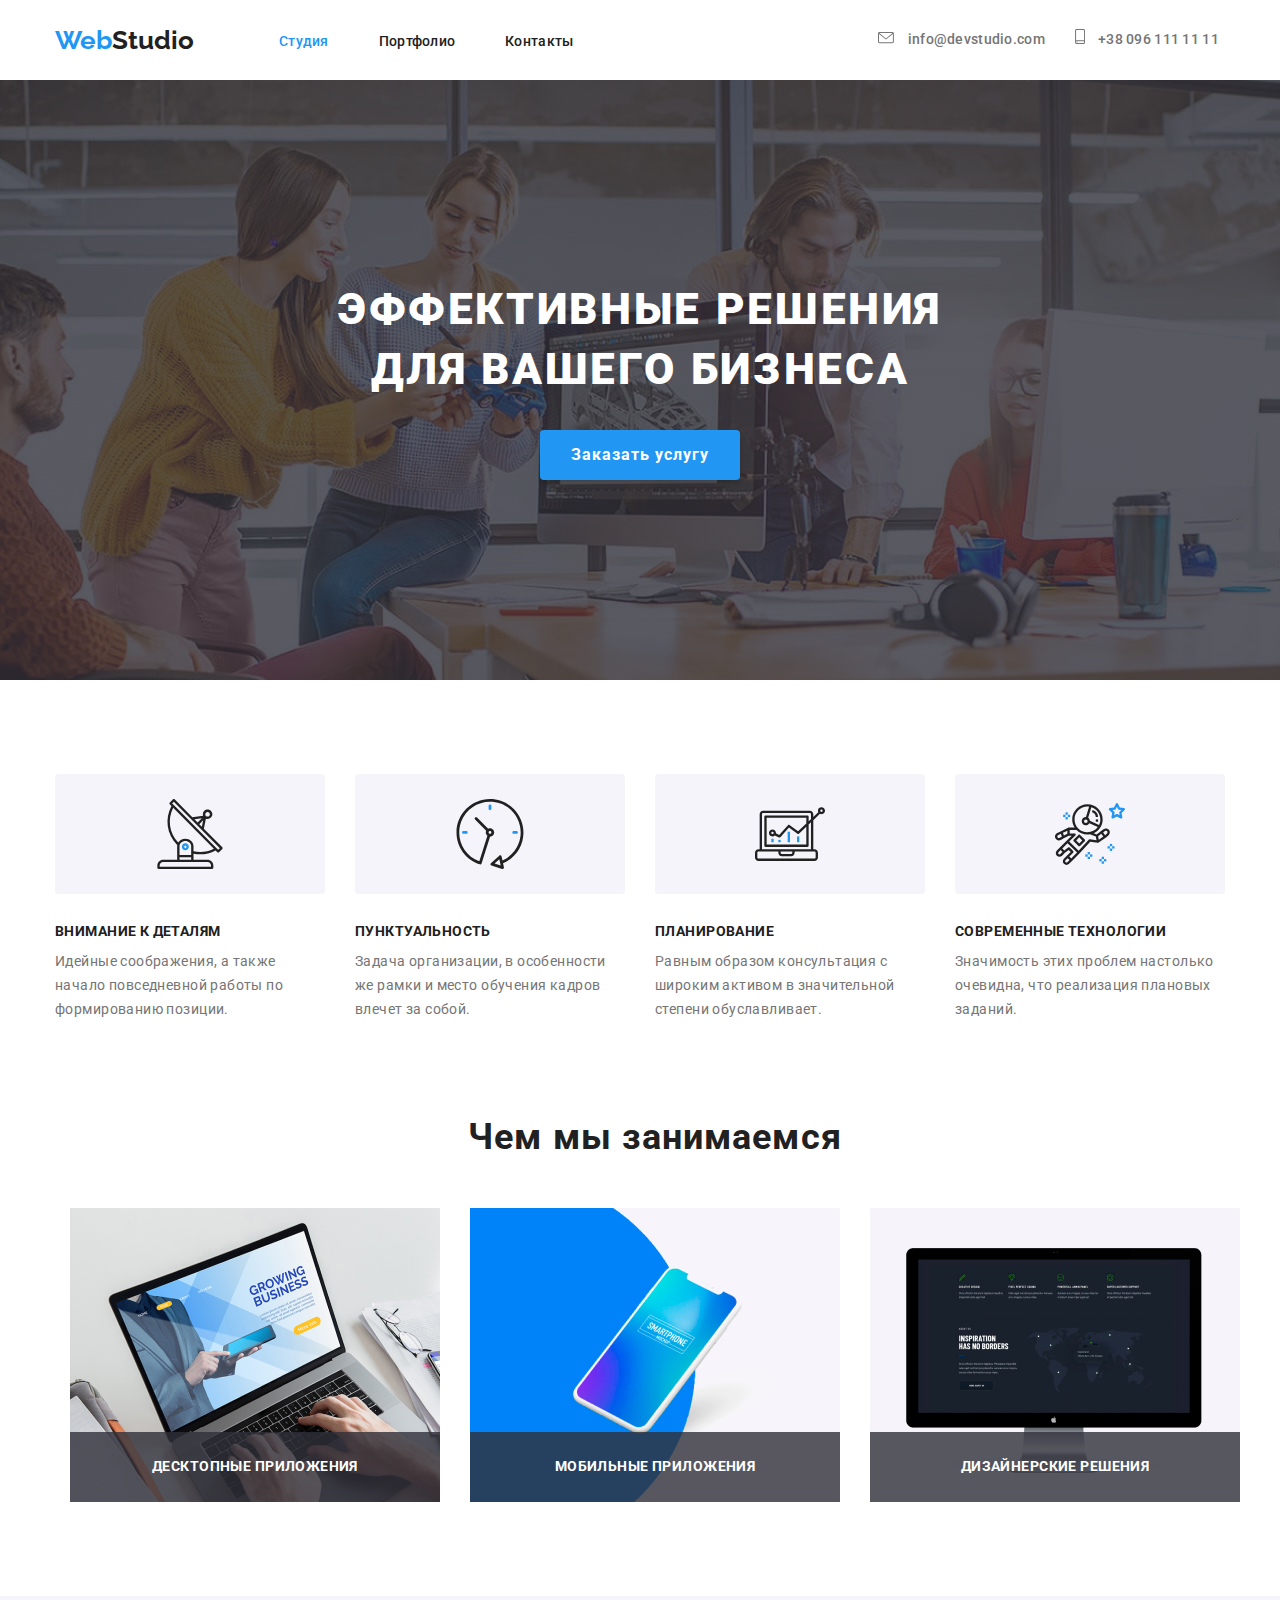
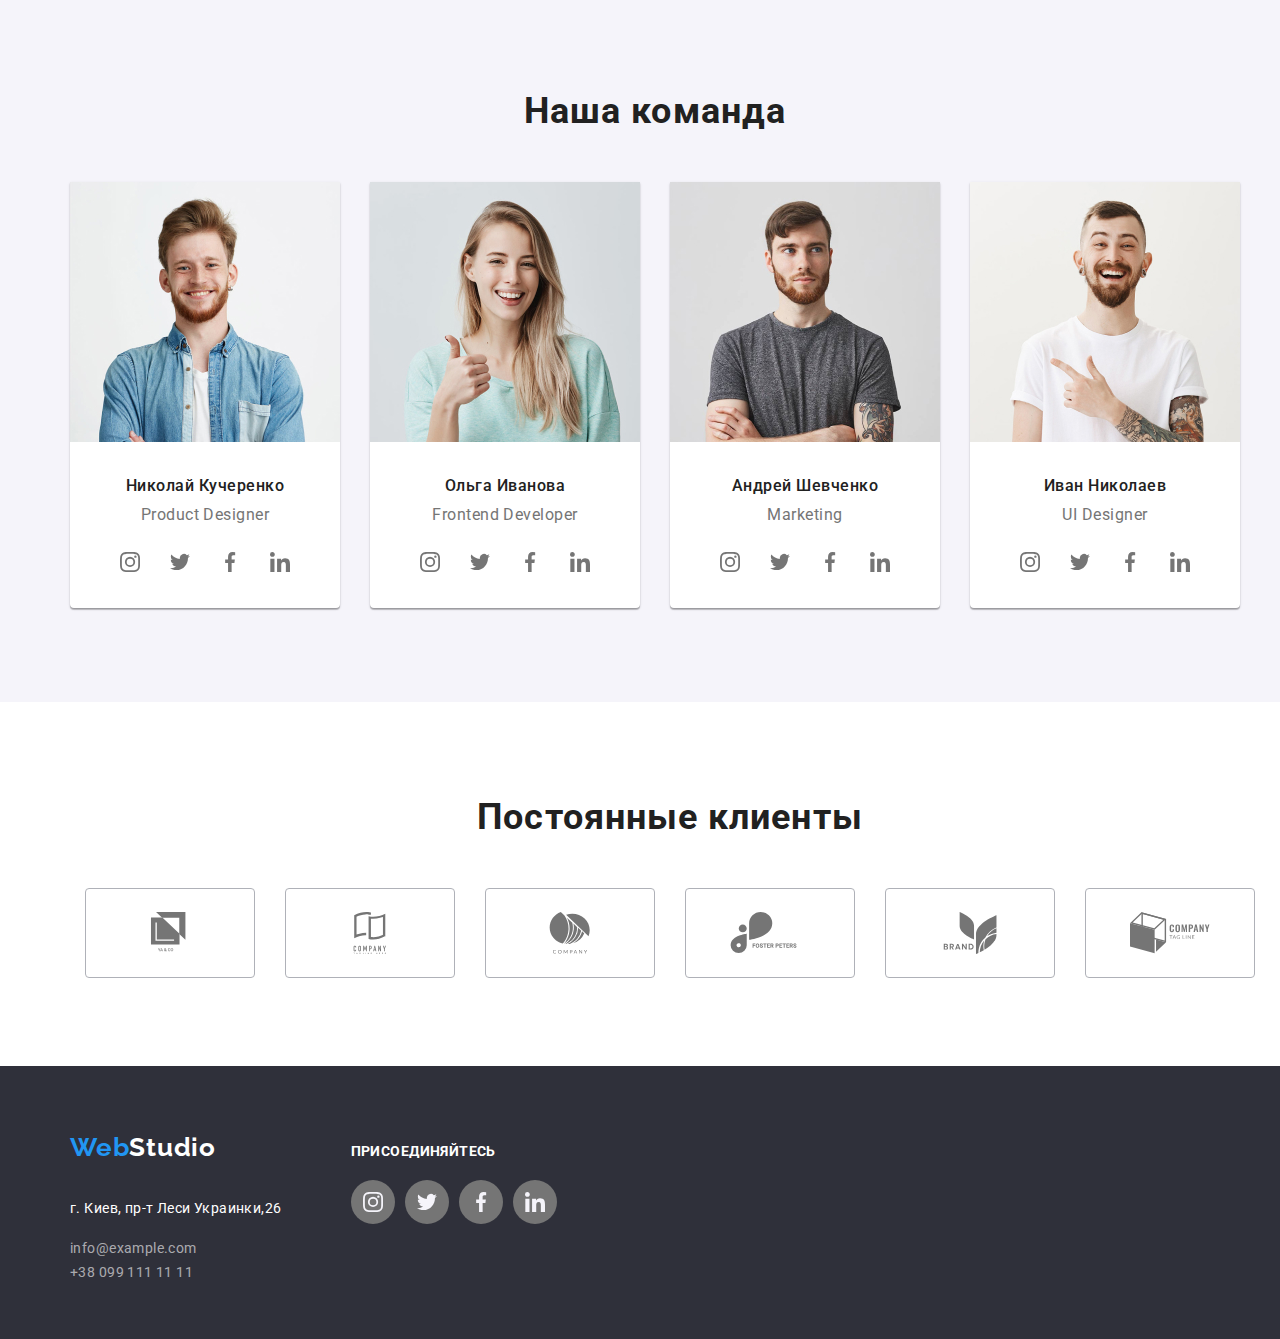
==== commit 777ca1f0: "Анимация иконок" ====
--- a/index.html
+++ b/index.html
@@ -136,17 +136,18 @@
           <h2 class="main-info">Чем мы занимаемся</h2>
           <ul class="main-style">
             <li class="main-services-list">
-              <img
-                class="img-work-element"
-                src="./images/designer.jpg"
-                alt=""
-                width="370"
-                height="294"
-              />
-
-              <h3 class="main-services-1">
-                Десктопные приложения
-              </h3>
+              <div class="img-services">
+                <img
+                  class="img-work-element"
+                  src="./images/designer.jpg"
+                  alt=""
+                  width="370"
+                  height="294"
+                />
+                <h3 class="main-services">
+                  Десктопные приложения
+                </h3>
+              </div>
             </li>
             <li class="main-services-list">
               <img
@@ -157,7 +158,7 @@
                 height="294"
               />
 
-              <h3 class="main-services-2">Мобильные приложения</h3>
+              <h3 class="main-services">Мобильные приложения</h3>
             </li>
             <li class="main-services-list">
               <img
@@ -167,8 +168,7 @@
                 width="370"
                 height="294"
               />
-
-              <h3 class="main-services-3">
+              <h3 class="main-services">
                 Дизайнерские решения
               </h3>
             </li>
@@ -197,7 +197,7 @@
                     href=""
                     aria-label="Ссылка на Instagram"
                   >
-                    <svg class="instagram-icon-team">
+                    <svg class="icon-team">
                       <use href="./images/sprite.svg#icon-instagram"></use>
                     </svg>
                   </a>
@@ -208,7 +208,7 @@
                     href=""
                     aria-label="Ссылка на Twitter"
                   >
-                    <svg class="instagram-icon-team">
+                    <svg class="icon-team">
                       <use href="./images/sprite.svg#icon-twitter"></use>
                     </svg>
                   </a>
@@ -219,7 +219,7 @@
                     href=""
                     aria-label="Ссылка на Facebook"
                   >
-                    <svg class="instagram-icon-team">
+                    <svg class="icon-team">
                       <use href="./images/sprite.svg#icon-facebook"></use>
                     </svg>
                   </a>
@@ -230,7 +230,7 @@
                     href=""
                     aria-label="Ссылка на LinkedIn"
                   >
-                    <svg class="instagram-icon-team">
+                    <svg class="icon-team">
                       <use href="./images/sprite.svg#icon-linkedin"></use>
                     </svg>
                   </a>
@@ -254,7 +254,7 @@
                     href=""
                     aria-label="Ссылка на Instagram"
                   >
-                    <svg class="instagram-icon-team">
+                    <svg class="icon-team">
                       <use href="./images/sprite.svg#icon-instagram"></use>
                     </svg>
                   </a>
@@ -265,7 +265,7 @@
                     href=""
                     aria-label="Ссылка на Twitter"
                   >
-                    <svg class="instagram-icon-team">
+                    <svg class="icon-team">
                       <use href="./images/sprite.svg#icon-twitter"></use>
                     </svg>
                   </a>
@@ -276,7 +276,7 @@
                     href=""
                     aria-label="Ссылка на Facebook"
                   >
-                    <svg class="instagram-icon-team">
+                    <svg class="icon-team">
                       <use href="./images/sprite.svg#icon-facebook"></use>
                     </svg>
                   </a>
@@ -287,7 +287,7 @@
                     href=""
                     aria-label="Ссылка на LinkedIn"
                   >
-                    <svg class="instagram-icon-team">
+                    <svg class="icon-team">
                       <use href="./images/sprite.svg#icon-linkedin"></use>
                     </svg>
                   </a>
@@ -311,7 +311,7 @@
                     href=""
                     aria-label="Ссылка на Instagram"
                   >
-                    <svg class="instagram-icon-team">
+                    <svg class="icon-team">
                       <use href="./images/sprite.svg#icon-instagram"></use>
                     </svg>
                   </a>
@@ -322,7 +322,7 @@
                     href=""
                     aria-label="Ссылка на Twitter"
                   >
-                    <svg class="instagram-icon-team">
+                    <svg class="icon-team">
                       <use href="./images/sprite.svg#icon-twitter"></use>
                     </svg>
                   </a>
@@ -333,7 +333,7 @@
                     href=""
                     aria-label="Ссылка на Facebook"
                   >
-                    <svg class="instagram-icon-team">
+                    <svg class="icon-team">
                       <use href="./images/sprite.svg#icon-facebook"></use>
                     </svg>
                   </a>
@@ -344,7 +344,7 @@
                     href=""
                     aria-label="Ссылка на LinkedIn"
                   >
-                    <svg class="instagram-icon-team">
+                    <svg class="icon-team">
                       <use href="./images/sprite.svg#icon-linkedin"></use>
                     </svg>
                   </a>
@@ -368,7 +368,7 @@
                     href=""
                     aria-label="Ссылка на Instagram"
                   >
-                    <svg class="instagram-icon-team">
+                    <svg class="icon-team">
                       <use href="./images/sprite.svg#icon-instagram"></use>
                     </svg>
                   </a>
@@ -379,7 +379,7 @@
                     href=""
                     aria-label="Ссылка на Twitter"
                   >
-                    <svg class="instagram-icon-team">
+                    <svg class="icon-team">
                       <use href="./images/sprite.svg#icon-twitter"></use>
                     </svg>
                   </a>
@@ -390,7 +390,7 @@
                     href=""
                     aria-label="Ссылка на Facebook"
                   >
-                    <svg class="instagram-icon-team">
+                    <svg class="icon-team">
                       <use href="./images/sprite.svg#icon-facebook"></use>
                     </svg>
                   </a>
@@ -401,7 +401,7 @@
                     href=""
                     aria-label="Ссылка на LinkedIn"
                   >
-                    <svg class="instagram-icon-team">
+                    <svg class="icon-team">
                       <use href="./images/sprite.svg#icon-linkedin"></use>
                     </svg>
                   </a>
--- a/css/style.css
+++ b/css/style.css
@@ -41,6 +41,7 @@
 .info:hover,
 :focus {
   color: var(--accent-color);
+  transition: transform 250ms cubic-bezier(0.4, 0, 0.2, 1);
 }
 .info.icon-smartphone {
   padding: 0px;
@@ -70,10 +71,12 @@
 }
 .logo:hover {
   color: var(--accent-color);
+  transition: transform 250ms cubic-bezier(0.4, 0, 0.2, 1);
 }
 .logo:focus {
   background-color: var(--primary-white-color);
   color: var(--accent-color);
+  transition: transform 250ms cubic-bezier(0.4, 0, 0.2, 1);
 }
 .list {
   list-style: none;
@@ -125,17 +128,21 @@
 }
 .nav-list:hover {
   color: var(--accent-color);
+  transition: transform 250ms cubic-bezier(0.4, 0, 0.2, 1);
 }
 .nav-list:focus {
   background-color: #ffffff;
   color: var(--accent-color);
+  transition: transform 250ms cubic-bezier(0.4, 0, 0.2, 1);
 }
 .nav-list-1:hover {
   color: var(--accent-color);
+  transition: transform 250ms cubic-bezier(0.4, 0, 0.2, 1);
 }
 .nav-list-1:focus {
   background-color: #ffffff;
   color: var(--accent-color);
+  transition: transform 250ms cubic-bezier(0.4, 0, 0.2, 1);
 }
 .nav-list-1,
 .nav-list-2 {
@@ -175,10 +182,12 @@
 }
 .info:hover {
   color: var(--accent-color);
+  transition: transform 250ms cubic-bezier(0.4, 0, 0.2, 1);
 }
 .info:focus {
   background-color: #ffffff;
   color: var(--accent-color);
+  transition: transform 250ms cubic-bezier(0.4, 0, 0.2, 1);
 }
 
 .container-1 {
@@ -388,7 +397,10 @@
   margin-top: 28px;
   margin-bottom: 36px;
 }
-.main-services-1 {
+.img-services {
+  position: relative;
+}
+.main-services {
   font-size: 14px;
   line-height: 1.14;
   text-align: center;
@@ -396,70 +408,21 @@
   text-transform: uppercase;
   color: var(--primary-white-color);
   background: rgba(47, 48, 58, 0.8);
-  padding-bottom: 14px;
-  padding-top: 14px;
-  margin-top: 0px;
-  margin-bottom: 0px;
-  display: block;
-  height: 70px;
-  background-repeat: no-repeat;
-  background-position: center;
-  background-size: cover;
-  margin-left: auto;
-  margin-right: auto;
-  background-image: linear-gradient(
-      rgba(47, 48, 58, 0.8),
-      rgba(47, 48, 58, 0.8)
-    ),
-    url("../images/designer.jpg");
-}
-.main-services-2 {
-  font-size: 14px;
-  line-height: 1.14;
-  text-align: center;
-  letter-spacing: 0.03em;
-  text-transform: uppercase;
-  color: var(--primary-white-color);
-  background: rgba(47, 48, 58, 0.8);
-  padding-bottom: 14px;
-  padding-top: 14px;
-  margin-top: 0px;
-  margin-bottom: 0px;
-  height: 70px;
-  background-repeat: no-repeat;
-  background-position: center;
-  background-size: cover;
-  margin-left: auto;
-  margin-right: auto;
-  background-image: linear-gradient(
-      rgba(47, 48, 58, 0.8),
-      rgba(47, 48, 58, 0.8)
-    ),
-    url("../images/mobile_app.jpg");
-}
-.main-services-3 {
-  font-size: 14px;
-  line-height: 1.14;
-  text-align: center;
-  letter-spacing: 0.03em;
-  text-transform: uppercase;
-  color: var(--primary-white-color);
-  background: rgba(47, 48, 58, 0.8);
-  padding-bottom: 14px;
-  padding-top: 14px;
-  margin-top: 0px;
-  margin-bottom: 0px;
-  height: 70px;
-  background-repeat: no-repeat;
-  background-position: center;
-  background-size: cover;
-  margin-left: auto;
-  margin-right: auto;
-  background-image: linear-gradient(
-      rgba(47, 48, 58, 0.8),
-      rgba(47, 48, 58, 0.8)
-    ),
-    url("../images/desktop_app.jpg");
+  padding-bottom: 27px;
+  padding-top: 27px;
+  margin-top: 0px;
+  margin-bottom: 0px;
+  display: flex;
+  bottom: 50%;
+  left: 50%;
+  transform: translate(-50%);
+  width: 370px;
+  justify-content: center;
+  position: absolute;
+  bottom: 0;
+}
+.main-services-list {
+  position: relative;
 }
 .main-services-list:not(:last-child) {
   margin-right: 30px;
@@ -494,15 +457,21 @@
   padding-left: 32px;
   justify-content: space-evenly;
 }
-.active-social-link:hover {
-  background-color: var(--accent-color);
-  color: var(--primary-white-color);
-}
+.active-social-link:hover,
 .active-social-link:focus {
   background-color: var(--accent-color);
-  color: var(--primary-white-color);
-}
-
+  transition: background-color transform 250ms cubic-bezier(0.4, 0, 0.2, 1);
+}
+.icon-team{
+  width: 20px;
+  height: 20px;
+  fill: currentColor;
+  transition: fill transform 250ms cubic-bezier(0.4, 0, 0.2, 1);
+}
+.icon-team:hover, 
+.icon-team:focus {
+  fill: var(--primary-white-color);
+}
 .logo-client {
   display: flex;
   justify-content: center;
@@ -516,11 +485,13 @@
 .logo-client:hover {
   color: var(--accent-color);
   border-color: var(--accent-color);
+  transition: transform 250ms cubic-bezier(0.4, 0, 0.2, 1);
 }
 .logo-client:focus {
   background-color: var(--primary-white-color);
   color: var(--accent-color);
   border-color: var(--accent-color);
+  transition: transform 250ms cubic-bezier(0.4, 0, 0.2, 1);
 }
 .section-5 {
   padding-top: 94px;
@@ -546,6 +517,7 @@
 }
 .icon:hover {
   color: var(--accent-color);
+  transition: transform 250ms cubic-bezier(0.4, 0, 0.2, 1);
 }
 .client-item:not(:last-child) {
   margin-right: 30px;
@@ -563,11 +535,6 @@
   border-radius: 50%;
   color: var(--primary-text-color);
 }
-.list-social-network svg {
-  width: 20px;
-  height: 20px;
-  fill: currentColor;
-}
 .social-link-container {
   padding-top: 72px;
 }
@@ -615,10 +582,12 @@
 .logo-2:hover {
   background-color: var(--footer-background-color);
   color: var(--accent-color);
+  transition: transform 250ms cubic-bezier(0.4, 0, 0.2, 1);
 }
 .logo-2:focus {
   background-color: var(--footer-background-color);
   color: var(--accent-color);
+  transition: transform 250ms cubic-bezier(0.4, 0, 0.2, 1);
 }
 .contacts-footer-conteiner {
   padding-left: 0px;
@@ -629,6 +598,7 @@
 :focus {
   color: var(--primary-white-color);
   background-color: var(--accent-color);
+  transition: transform 250ms cubic-bezier(0.4, 0, 0.2, 1);
 }
 .social-link-list {
   display: flex;
@@ -657,6 +627,7 @@
 :focus {
   background-color: var(--accent-color);
   color: var(--primary-white-color);
+  transition: transform 250ms cubic-bezier(0.4, 0, 0.2, 1);
 }
 .active-social-link-footer:not(:last-child) {
   margin-right: 10px;
@@ -677,10 +648,12 @@
 }
 .contacts:hover {
   color: var(--accent-color);
+  transition: transform 250ms cubic-bezier(0.4, 0, 0.2, 1);
 }
 .contacts:focus {
   background-color: var(--footer-background-color);
   color: var(--accent-color);
+  transition: transform 250ms cubic-bezier(0.4, 0, 0.2, 1);
 }
 .social-link-container {
   margin-top: 78px;
@@ -736,10 +709,11 @@
 
 .filter-button:hover,
 :focus {
-  color: var(--primary-white-color);
-  background-color: var(--accent-color);
+ 
   box-shadow: 0px 3px 1px rgba(0, 0, 0, 0.1), 0px 1px 2px rgba(0, 0, 0, 0.08),
     0px 2px 2px rgba(0, 0, 0, 0.12);
+  transition: transform 250ms cubic-bezier(0.4, 0, 0.2, 1)  color: var(--primary-white-color);
+  background-color: var(--accent-color);
 }
 .list-work-name {
   font-size: 18px;
@@ -764,6 +738,8 @@
   line-height: 1.55;
   letter-spacing: 0.03em;
   color: #ffffff;
+  margin: 0;
+  width: 100%;
 }
 .container-gallery {
   width: 1200px;
@@ -792,10 +768,13 @@
   margin-right: 30px;
   margin-bottom: 30px;
 }
+.list-work-item {
+}
 .list-work-item:hover,
 :focus {
   box-shadow: 0px 1px 1px rgba(0, 0, 0, 0.12), 0px 4px 4px rgba(0, 0, 0, 0.06),
     1px 4px 6px rgba(0, 0, 0, 0.16);
+  transition: transform 250ms cubic-bezier(0.4, 0, 0.2, 1);
 }
 .list-work-item:nth-last-child(-n + 3) {
   margin-bottom: 0px;
@@ -825,41 +804,127 @@
   flex-wrap: wrap;
   padding-top: 0px;
 }
+
 .img-gallery {
   margin-right: 0px;
   width: 370px;
 }
+.img-work-element {
+  display: block;
+}
+
+.img-gallery-element-before {
+  position: relative;
+  overflow: hidden;
+}
+.overlay-element::after {
+  content: "";
+  display: inline-block;
+  position: absolute;
+  width: 370px;
+  height: 294px;
+  opacity: 0;
+  top: 50%;
+}
+.overlay-element:hover::after{
+  opacity: 1;
+  transform: translate(-50%);
+  transition: transform 250ms cubic-bezier(0.4, 0, 0.2, 1);
+}
+/*.img-gallery-element-before:hover .overlay-element {
+  opacity: 1;
+  transition: transform 250ms cubic-bezier(0.4, 0, 0.2, 1);
+}
+.overlay-element {
+  position: absolute;
+  top: 0;
+  left: 0;
+  opacity: 0;
+  width: 100%;
+  height: 100%;
+  background-color: var(--accent-color);
+  color: var(--primary-white-color);
+  transform: translateY(100%);
+  transition: transform 250ms cubic-bezier(0.4, 0, 0.2, 1);
+}
+/*.list-work-text {
+  position: absolute;
+  top: 0;
+  left: 0;
+  width: 100%;
+  height: 100%;
+  display: flex;
+  align-items: center;
+  margin: 0;
+  background-color: var(--accent-color);
+  color: var(--primary-white-color);
+  transform: translateY(100%);
+  transition: transform 250ms cubic-bezier(0.4, 0, 0.2, 1);
+}
+/*.overlay {
+  position: absolute;
+  width: 370px;
+  height: 294px;
+  background-color: rgba(33, 150, 243, 0.9);
+}
+.overlay-list-item-link {
+  display: flex;
+  position: absolute;
+  width: 322px;
+  height: 168px;
+  left: 239px;
+  top: 325px;
+}
+.overlay-list {
+  display: flex;
+  padding: 0;
+}
+.overlay-list-item {
+  position: relative;
+}
+/*.img-gallery-element-before {
+  position: relative;
+  overflow: hidden;
+}
+
+.list-work-text::before {
+  display: inline-block;
+  position: absolute;
+  content: "";
+  width: 100%;
+  height: 100%;
+  background-color: rgba(33, 150, 243, 0.9);
+  opacity: 0;
+  top: 0;
+}
+.list-work-text:hover::before {
+  opacity: 1;
+}
+
 .img-work-element {
   display: block;
   max-width: 100%;
   height: auto;
 }
-
-/*.img-social-footer {
-  display: block;
-  width: 20px;
-  height: 20px;
-  margin-top: 0px;
-  margin-bottom: 0px;
-}
-.footer-social-link {
-  display: inline-block;
-  width: 44px;
-  height: 44px;
-  background-color: rgba(255, 255, 255, 0.1);
-  border-radius: 50%;
-  background-repeat: no-repeat;
-  background-position: center;
-}
-.insta-footer {
-  background-image: url(../images/instagram-11.svg);
-}
-.twitter-footer {
-  background-image: url(../images/twitter-11.svg);
-}
-.facebook-footer {
-  background-image: url(../images/facebook-11.svg);
-}
-.linkedin-footer {
-  background-image: url(../images/linkedin-11.svg);
-}*/
+.list-work-text {
+  font-weight: normal;
+  font-size: 18px;
+  line-height: 1.56;
+  letter-spacing: 0.03em;
+  color: var(--primary-white-color);
+  background-color: var(--accent-color);
+  margin: 0;
+  padding-left: 24px;
+  padding-right: 24px;
+  display: flex;
+  justify-content: center;
+  height: 100%;
+  width: 100%;
+  position: absolute;
+  transform: translateY(100%);
+  left: 0;
+  top: 0;
+  overflow: hidden;
+  box-sizing: border-box;
+}
+*/
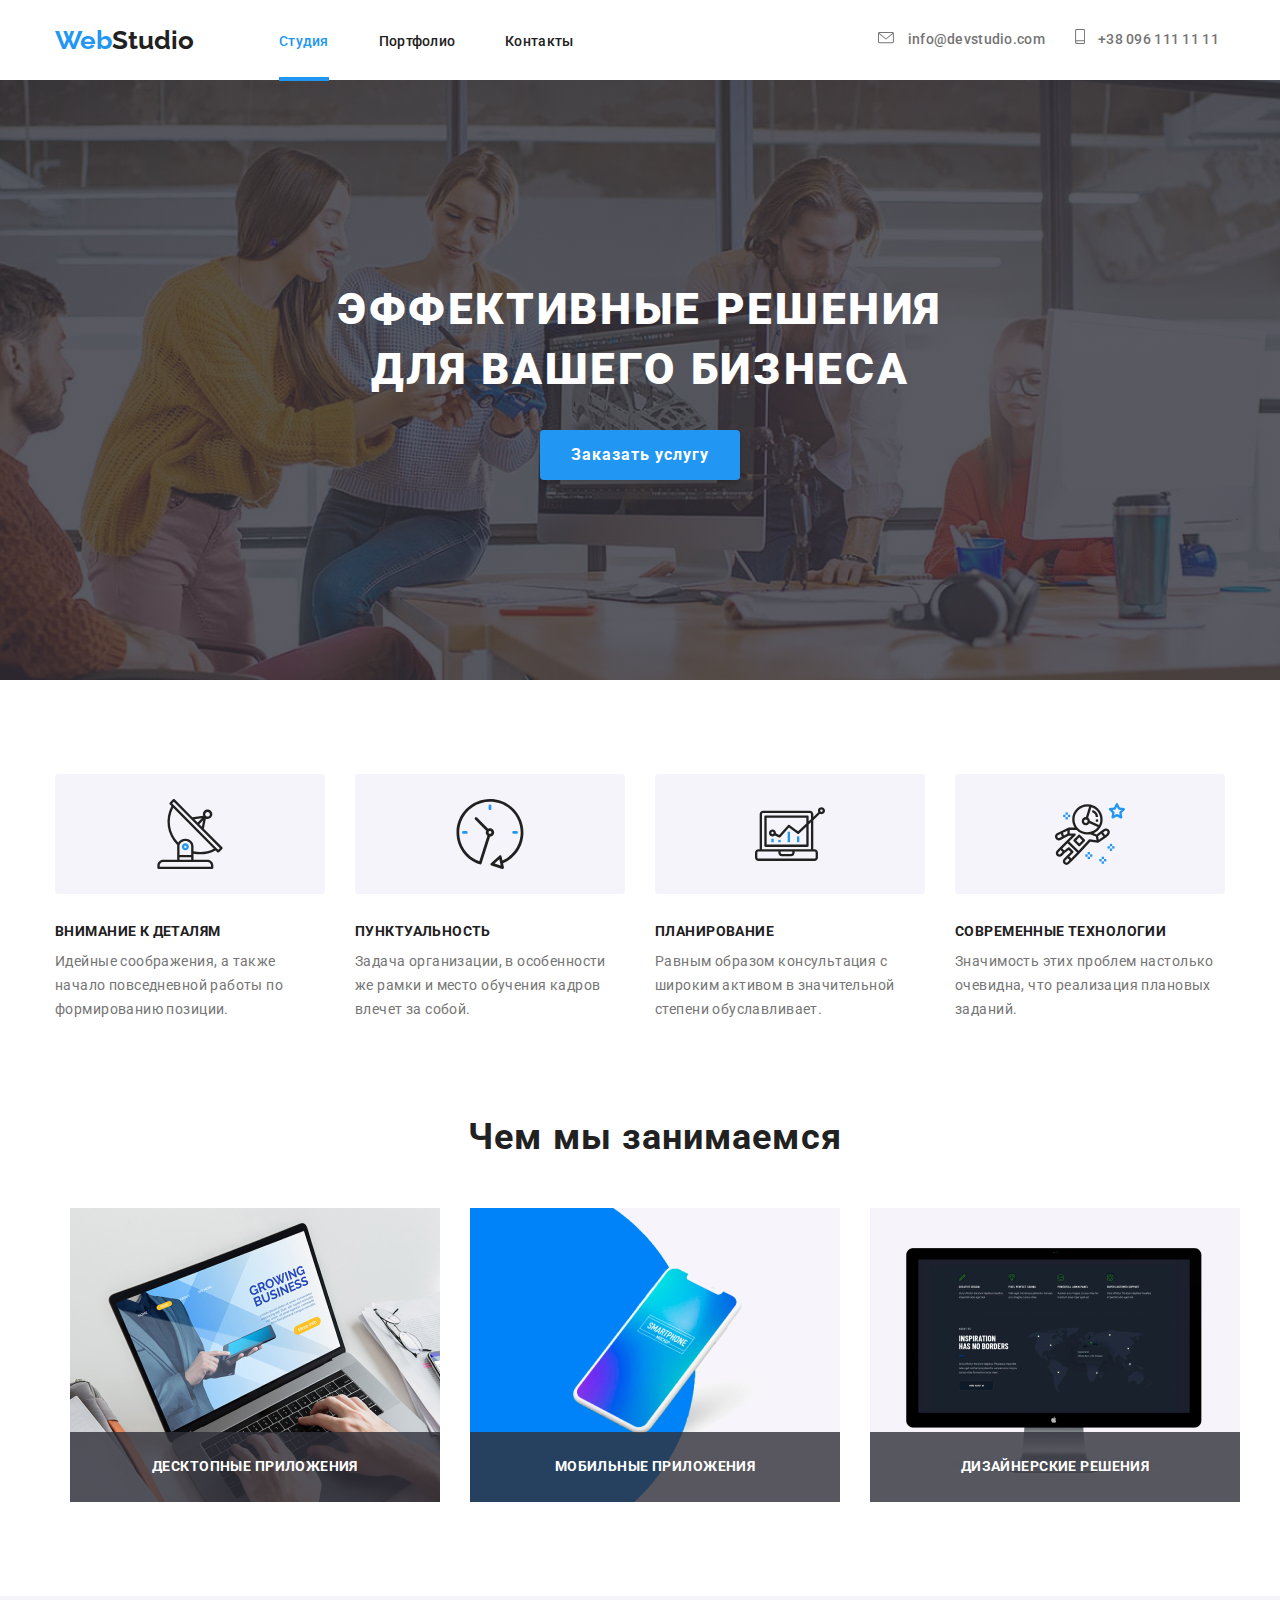
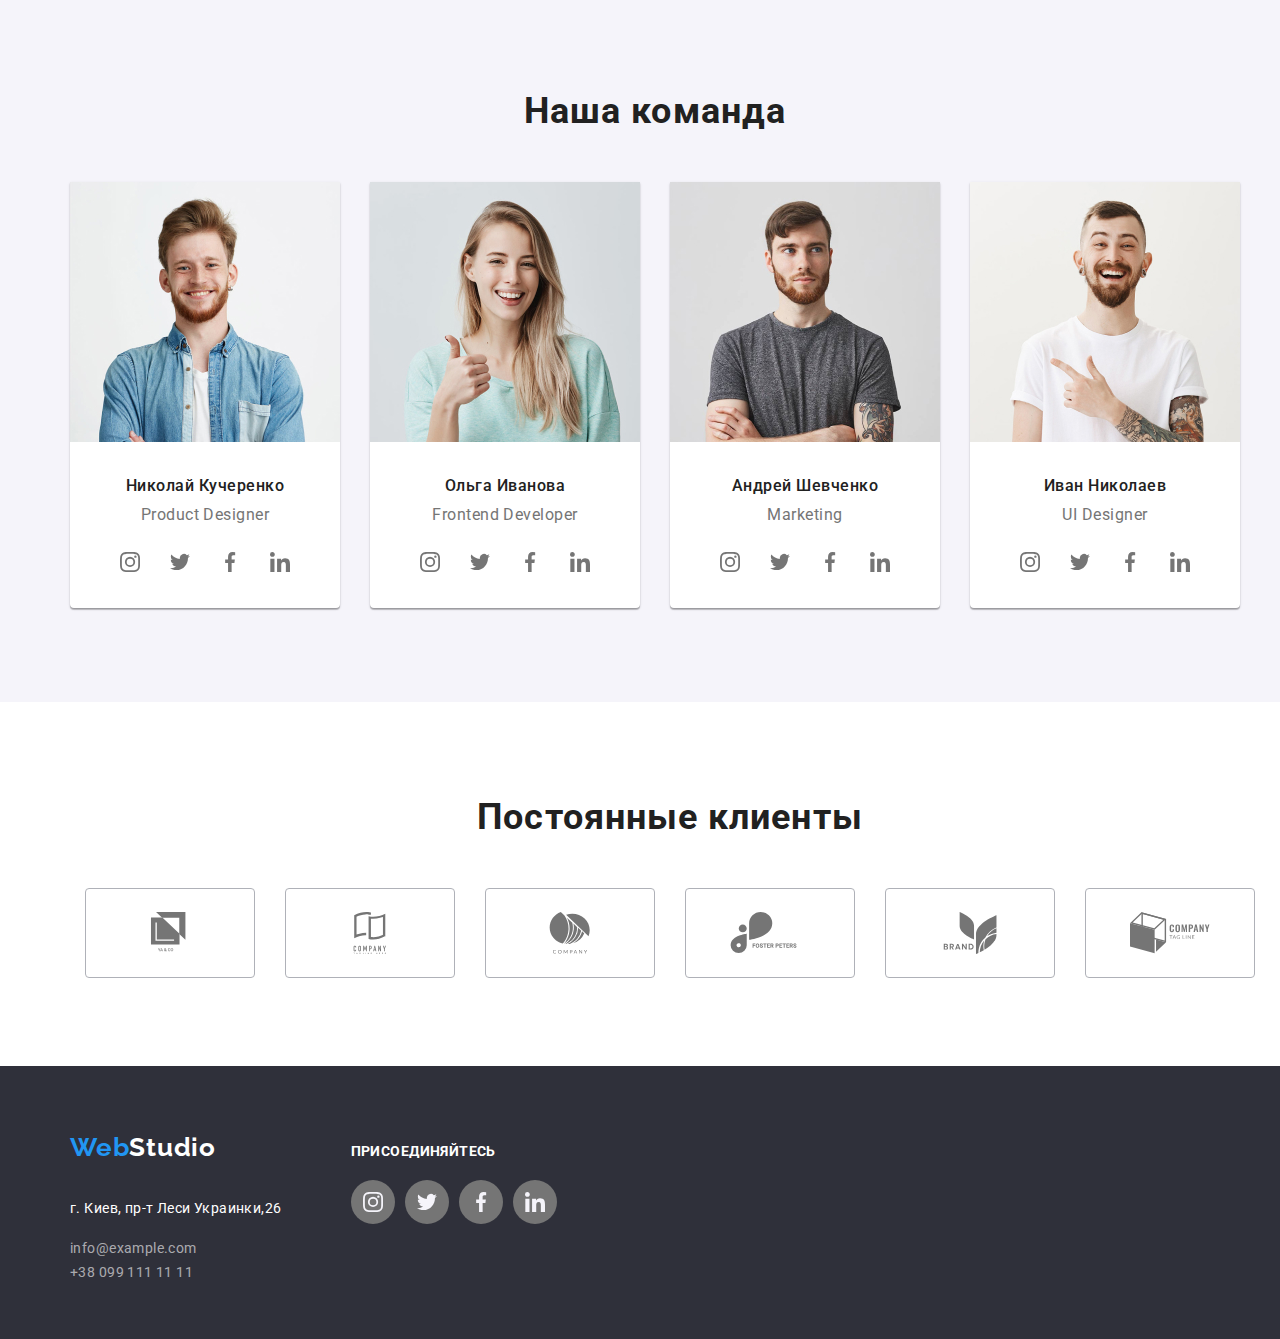
==== commit 6628e395: "Добавленна анимация" ====
--- a/index.html
+++ b/index.html
@@ -30,7 +30,7 @@
       </nav>
       <ul class="contacts">
         <li class="contacts-element-1">
-          <a class="info icon-mail" href="">
+          <a class="info" href="">
             <svg class="icon-mail" width="16" height="12">
               <use href="./images/sprite.svg#icon-mail"></use>
             </svg>
@@ -38,7 +38,7 @@
           >
         </li>
         <li class="contacts-element-2">
-          <a class="info icon-smartphone" href="">
+          <a class="info" href="">
             <svg class="icon-smartphone" width="10" height="15">
               <use href="./images/sprite.svg#icon-smartphone"></use>
             </svg>
--- a/css/style.css
+++ b/css/style.css
@@ -69,14 +69,10 @@
   font-style: normal;
   font-weight: bold;
 }
-.logo:hover {
-  color: var(--accent-color);
-  transition: transform 250ms cubic-bezier(0.4, 0, 0.2, 1);
-}
+.logo:hover,
 .logo:focus {
   background-color: var(--primary-white-color);
   color: var(--accent-color);
-  transition: transform 250ms cubic-bezier(0.4, 0, 0.2, 1);
 }
 .list {
   list-style: none;
@@ -103,6 +99,7 @@
   line-height: 1.19;
   color: var(--primary-title-color);
   margin-right: 85px;
+  transition: all 250ms cubic-bezier(0.4, 0, 0.2, 1);
 }
 .web {
   color: #2196f3;
@@ -125,19 +122,18 @@
   line-height: 1.14;
   letter-spacing: 0.02em;
   color: var(--primary-title-color);
+  transition: all 250ms cubic-bezier(0.4, 0, 0.2, 1);
+  position: relative;
 }
 .nav-list:hover {
   color: var(--accent-color);
-  transition: transform 250ms cubic-bezier(0.4, 0, 0.2, 1);
 }
 .nav-list:focus {
   background-color: #ffffff;
   color: var(--accent-color);
-  transition: transform 250ms cubic-bezier(0.4, 0, 0.2, 1);
 }
 .nav-list-1:hover {
   color: var(--accent-color);
-  transition: transform 250ms cubic-bezier(0.4, 0, 0.2, 1);
 }
 .nav-list-1:focus {
   background-color: #ffffff;
@@ -151,6 +147,40 @@
   line-height: 1.14;
   letter-spacing: 0.02em;
   color: var(--accent-color);
+  transition: all 250ms cubic-bezier(0.4, 0, 0.2, 1);
+  position: relative;
+}
+.nav-list::after {
+  content: "";
+  display: block;
+  width: 100%;
+  height: 4px;
+  background-color: var(--accent-color);
+  margin-top: 27px;
+  position: absolute;
+  opacity: 0;
+  transition: opacity 250ms cubic-bezier(0.4, 0, 0.2, 1);
+}
+.nav-list:hover::after {
+  opacity: 1;
+}
+.nav-list-1::after {
+  content: "";
+  display: block;
+  width: 100%;
+  height: 4px;
+  background-color: var(--accent-color);
+  margin-top: 27px;
+  position: absolute;
+}
+.nav-list-2::after {
+  content: "";
+  display: block;
+  width: 100%;
+  height: 4px;
+  background-color: var(--accent-color);
+  margin-top: 27px;
+  position: absolute;
 }
 .nav-list-items {
   padding: 0px;
@@ -179,15 +209,14 @@
   line-height: 0.9;
   letter-spacing: 0.02em;
   color: var(--primary-text-color);
+  transition: color 1250ms cubic-bezier(0.4, 0, 0.2, 1);
 }
 .info:hover {
   color: var(--accent-color);
-  transition: transform 250ms cubic-bezier(0.4, 0, 0.2, 1);
 }
 .info:focus {
   background-color: #ffffff;
   color: var(--accent-color);
-  transition: transform 250ms cubic-bezier(0.4, 0, 0.2, 1);
 }
 
 .container-1 {
@@ -457,20 +486,29 @@
   padding-left: 32px;
   justify-content: space-evenly;
 }
+.active-social-link {
+  display: flex;
+  justify-content: center;
+  align-items: center;
+  width: 44px;
+  height: 44px;
+  border-radius: 50%;
+  color: var(--primary-text-color);
+  transition: background-color 250ms cubic-bezier(0.4, 0, 0.2, 1);
+}
 .active-social-link:hover,
 .active-social-link:focus {
   background-color: var(--accent-color);
-  transition: background-color transform 250ms cubic-bezier(0.4, 0, 0.2, 1);
-}
-.icon-team{
+}
+.icon-team {
   width: 20px;
   height: 20px;
   fill: currentColor;
-  transition: fill transform 250ms cubic-bezier(0.4, 0, 0.2, 1);
-}
-.icon-team:hover, 
+  transition: color 250ms cubic-bezier(0.4, 0, 0.2, 1);
+}
+.icon-team:hover,
 .icon-team:focus {
-  fill: var(--primary-white-color);
+  color: var(--primary-white-color);
 }
 .logo-client {
   display: flex;
@@ -481,18 +519,15 @@
   border: 1px solid #afb1b8;
   border-radius: 4px;
   color: var(--primary-text-color);
-}
-.logo-client:hover {
+  transition: all 250ms cubic-bezier(0.4, 0, 0.2, 1);
+}
+.logo-client:hover,
+.logo-client:focus {
   color: var(--accent-color);
   border-color: var(--accent-color);
-  transition: transform 250ms cubic-bezier(0.4, 0, 0.2, 1);
-}
-.logo-client:focus {
   background-color: var(--primary-white-color);
-  color: var(--accent-color);
-  border-color: var(--accent-color);
-  transition: transform 250ms cubic-bezier(0.4, 0, 0.2, 1);
-}
+}
+
 .section-5 {
   padding-top: 94px;
   padding-bottom: 88px;
@@ -526,15 +561,7 @@
   margin-top: 16px;
   margin-bottom: 24px;
 }
-.list-social-network a {
-  display: flex;
-  justify-content: center;
-  align-items: center;
-  width: 44px;
-  height: 44px;
-  border-radius: 50%;
-  color: var(--primary-text-color);
-}
+
 .social-link-container {
   padding-top: 72px;
 }
@@ -622,12 +649,11 @@
   display: flex;
   justify-content: center;
   align-items: center;
+  transition: background-color 250ms cubic-bezier(0.4, 0, 0.2, 1);
 }
 .footer-social-link:hover,
 :focus {
   background-color: var(--accent-color);
-  color: var(--primary-white-color);
-  transition: transform 250ms cubic-bezier(0.4, 0, 0.2, 1);
 }
 .active-social-link-footer:not(:last-child) {
   margin-right: 10px;
@@ -685,6 +711,7 @@
   padding-left: 22px;
   padding-right: 22px;
   border-radius: 4px;
+  transition: all 250ms cubic-bezier(0.4, 0, 0.2, 1);
 }
 .filter-button-container {
   display: flex;
@@ -709,11 +736,10 @@
 
 .filter-button:hover,
 :focus {
- 
   box-shadow: 0px 3px 1px rgba(0, 0, 0, 0.1), 0px 1px 2px rgba(0, 0, 0, 0.08),
     0px 2px 2px rgba(0, 0, 0, 0.12);
-  transition: transform 250ms cubic-bezier(0.4, 0, 0.2, 1)  color: var(--primary-white-color);
   background-color: var(--accent-color);
+  color: var(--primary-white-color);
 }
 .list-work-name {
   font-size: 18px;
@@ -817,114 +843,21 @@
   position: relative;
   overflow: hidden;
 }
-.overlay-element::after {
-  content: "";
-  display: inline-block;
-  position: absolute;
-  width: 370px;
-  height: 294px;
-  opacity: 0;
-  top: 50%;
-}
-.overlay-element:hover::after{
-  opacity: 1;
-  transform: translate(-50%);
-  transition: transform 250ms cubic-bezier(0.4, 0, 0.2, 1);
-}
-/*.img-gallery-element-before:hover .overlay-element {
-  opacity: 1;
-  transition: transform 250ms cubic-bezier(0.4, 0, 0.2, 1);
+.img-gallery-element-before:hover .overlay-element {
+  transform: translateY(0);
+  background-color: var(--accent-color);
+  display: flex;
+  align-items: center;
+  padding-left: 24px;
+  padding-right: 24px;
+  background-color: rgba(33, 150, 243, 0.9);
 }
 .overlay-element {
-  position: absolute;
-  top: 0;
-  left: 0;
-  opacity: 0;
-  width: 100%;
-  height: 100%;
-  background-color: var(--accent-color);
-  color: var(--primary-white-color);
-  transform: translateY(100%);
-  transition: transform 250ms cubic-bezier(0.4, 0, 0.2, 1);
-}
-/*.list-work-text {
   position: absolute;
   top: 0;
   left: 0;
   width: 100%;
   height: 100%;
-  display: flex;
-  align-items: center;
-  margin: 0;
-  background-color: var(--accent-color);
-  color: var(--primary-white-color);
   transform: translateY(100%);
   transition: transform 250ms cubic-bezier(0.4, 0, 0.2, 1);
 }
-/*.overlay {
-  position: absolute;
-  width: 370px;
-  height: 294px;
-  background-color: rgba(33, 150, 243, 0.9);
-}
-.overlay-list-item-link {
-  display: flex;
-  position: absolute;
-  width: 322px;
-  height: 168px;
-  left: 239px;
-  top: 325px;
-}
-.overlay-list {
-  display: flex;
-  padding: 0;
-}
-.overlay-list-item {
-  position: relative;
-}
-/*.img-gallery-element-before {
-  position: relative;
-  overflow: hidden;
-}
-
-.list-work-text::before {
-  display: inline-block;
-  position: absolute;
-  content: "";
-  width: 100%;
-  height: 100%;
-  background-color: rgba(33, 150, 243, 0.9);
-  opacity: 0;
-  top: 0;
-}
-.list-work-text:hover::before {
-  opacity: 1;
-}
-
-.img-work-element {
-  display: block;
-  max-width: 100%;
-  height: auto;
-}
-.list-work-text {
-  font-weight: normal;
-  font-size: 18px;
-  line-height: 1.56;
-  letter-spacing: 0.03em;
-  color: var(--primary-white-color);
-  background-color: var(--accent-color);
-  margin: 0;
-  padding-left: 24px;
-  padding-right: 24px;
-  display: flex;
-  justify-content: center;
-  height: 100%;
-  width: 100%;
-  position: absolute;
-  transform: translateY(100%);
-  left: 0;
-  top: 0;
-  overflow: hidden;
-  box-sizing: border-box;
-}
-*/
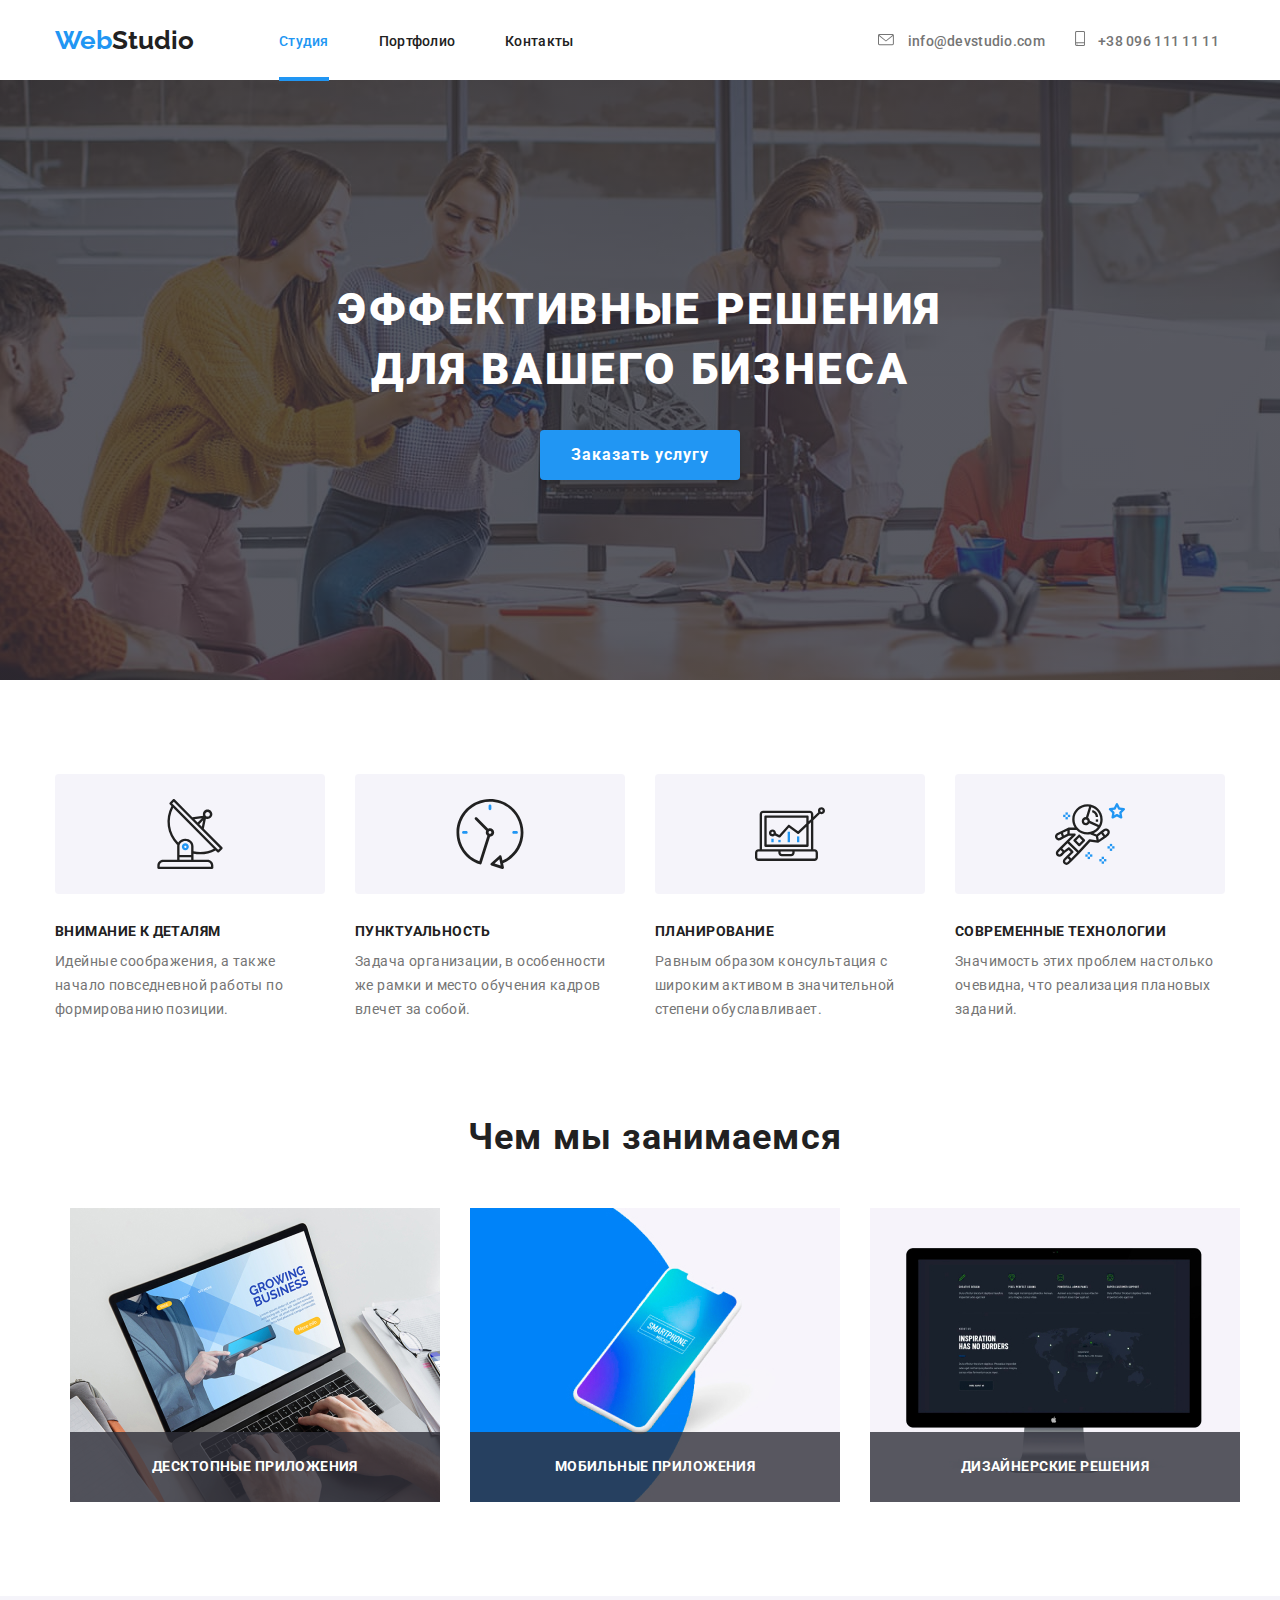
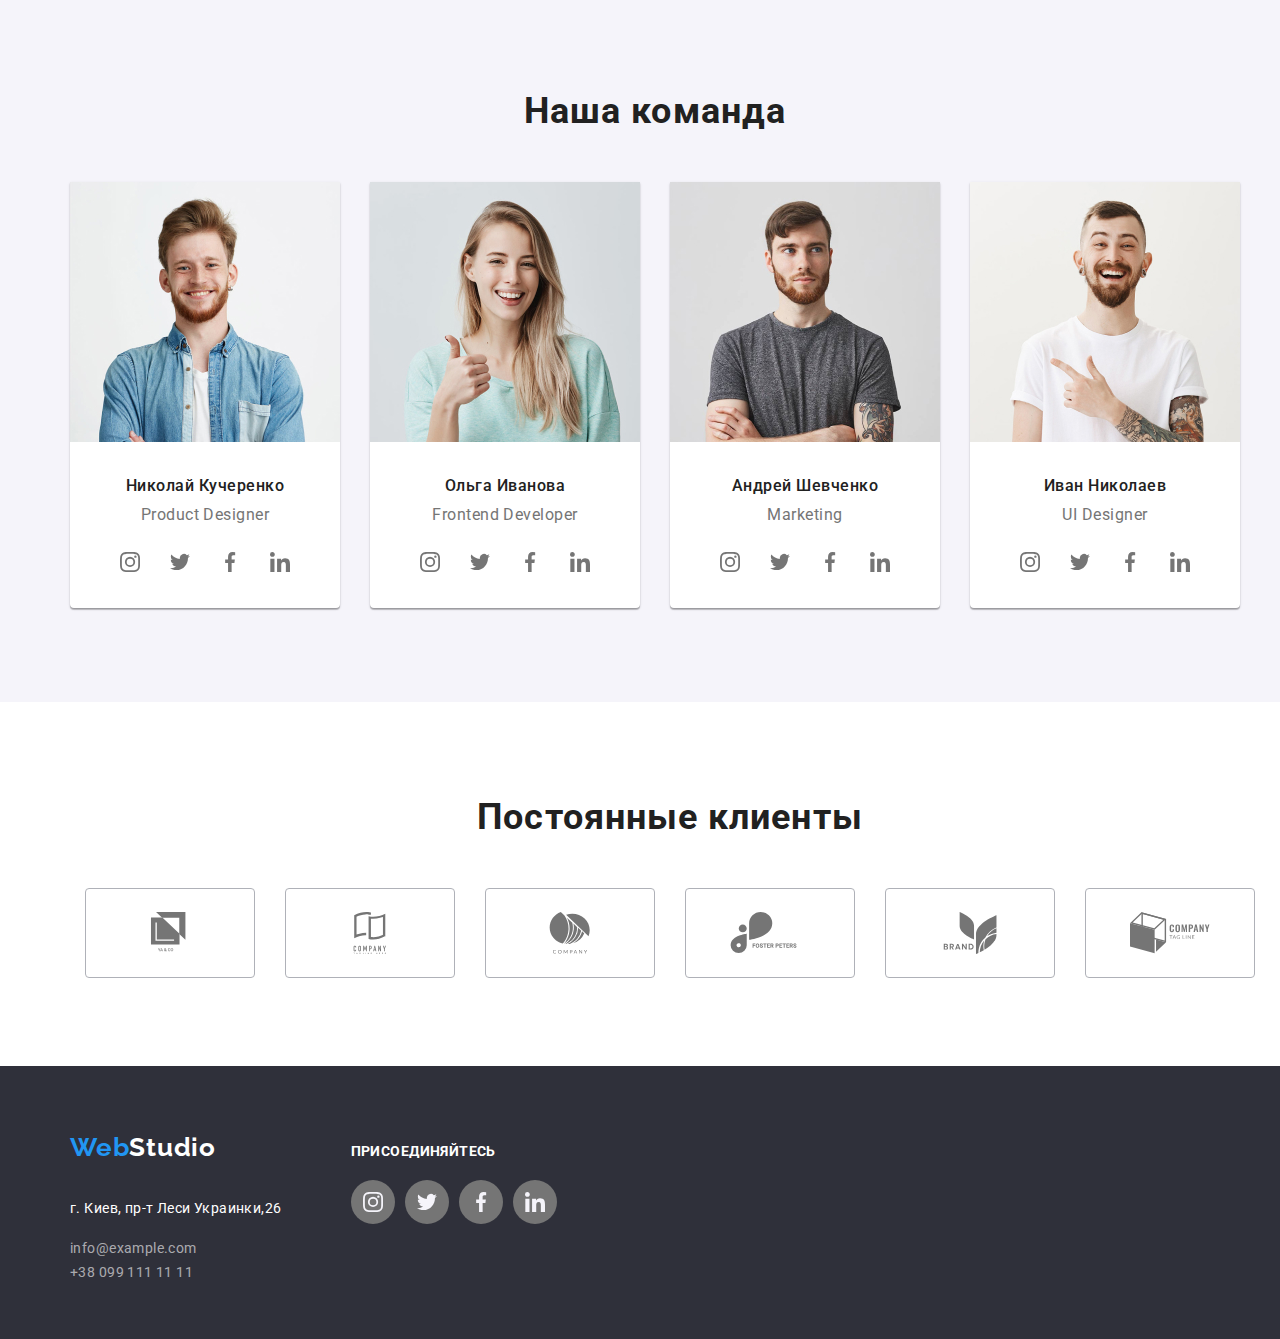
==== commit 99208149: "Добавляет анимацию в футере" ====
--- a/index.html
+++ b/index.html
@@ -467,8 +467,8 @@
           <address class="address-block">
             <p class="address">г. Киев, пр-т Леси Украинки,26</p>
             <ul class="contacts-footer-conteiner">
-              <li><a class="contacts" href=""> info@example.com</a></li>
-              <li><a class="contacts" href=""> +38 099 111 11 11</a></li>
+              <li><a class="contacts-footer" href=""> info@example.com</a></li>
+              <li><a class="contacts-footer" href=""> +38 099 111 11 11</a></li>
             </ul>
           </address>
         </div>
--- a/css/style.css
+++ b/css/style.css
@@ -193,6 +193,8 @@
   padding: 0px;
   display: flex;
   flex-wrap: nowrap;
+}
+.contacts-footer {
 }
 .contacts-element-1,
 .contacts-element-2 {
@@ -663,7 +665,7 @@
   height: 20px;
   fill: currentColor;
 }
-.contacts {
+.contacts-footer {
   font-family: Roboto;
   font-style: normal;
   font-weight: normal;
@@ -671,15 +673,12 @@
   line-height: 1.71;
   letter-spacing: 0.03em;
   color: rgba(255, 255, 255, 0.6);
-}
-.contacts:hover {
-  color: var(--accent-color);
-  transition: transform 250ms cubic-bezier(0.4, 0, 0.2, 1);
-}
-.contacts:focus {
+  transition: color 250ms cubic-bezier(0.4, 0, 0.2, 1);
+}
+.contacts-footer:hover,
+.contacts-footer:focus {
   background-color: var(--footer-background-color);
   color: var(--accent-color);
-  transition: transform 250ms cubic-bezier(0.4, 0, 0.2, 1);
 }
 .social-link-container {
   margin-top: 78px;
@@ -800,7 +799,6 @@
 :focus {
   box-shadow: 0px 1px 1px rgba(0, 0, 0, 0.12), 0px 4px 4px rgba(0, 0, 0, 0.06),
     1px 4px 6px rgba(0, 0, 0, 0.16);
-  transition: transform 250ms cubic-bezier(0.4, 0, 0.2, 1);
 }
 .list-work-item:nth-last-child(-n + 3) {
   margin-bottom: 0px;
@@ -851,6 +849,19 @@
   padding-left: 24px;
   padding-right: 24px;
   background-color: rgba(33, 150, 243, 0.9);
+  box-shadow: 0px 1px 1px rgba(0, 0, 0, 0.12), 0px 4px 4px rgba(0, 0, 0, 0.06),
+    1px 4px 6px rgba(0, 0, 0, 0.16);
+}
+.img-gallery-element-before:focus .overlay-element {
+  transform: translateY(0);
+  background-color: var(--accent-color);
+  display: flex;
+  align-items: center;
+  padding-left: 24px;
+  padding-right: 24px;
+  background-color: rgba(33, 150, 243, 0.9);
+  box-shadow: 0px 1px 1px rgba(0, 0, 0, 0.12), 0px 4px 4px rgba(0, 0, 0, 0.06),
+    1px 4px 6px rgba(0, 0, 0, 0.16);
 }
 .overlay-element {
   position: absolute;
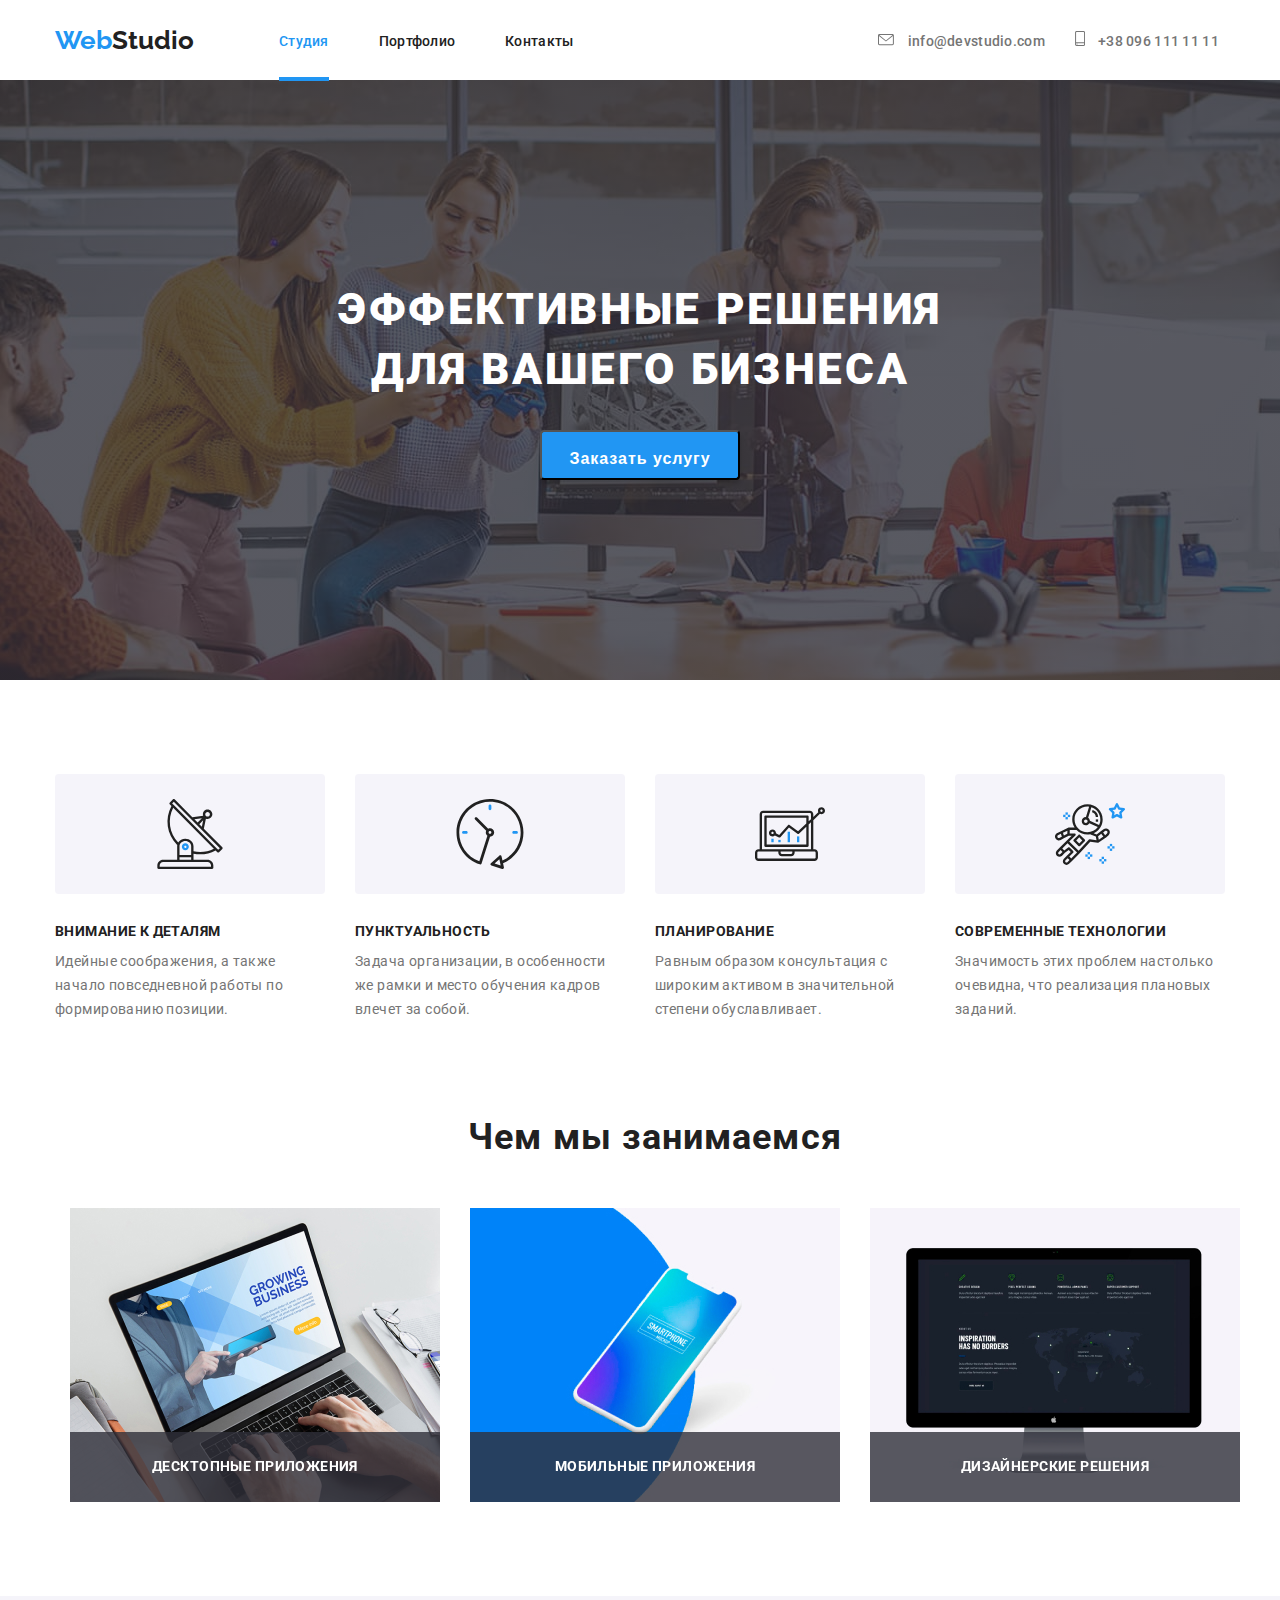
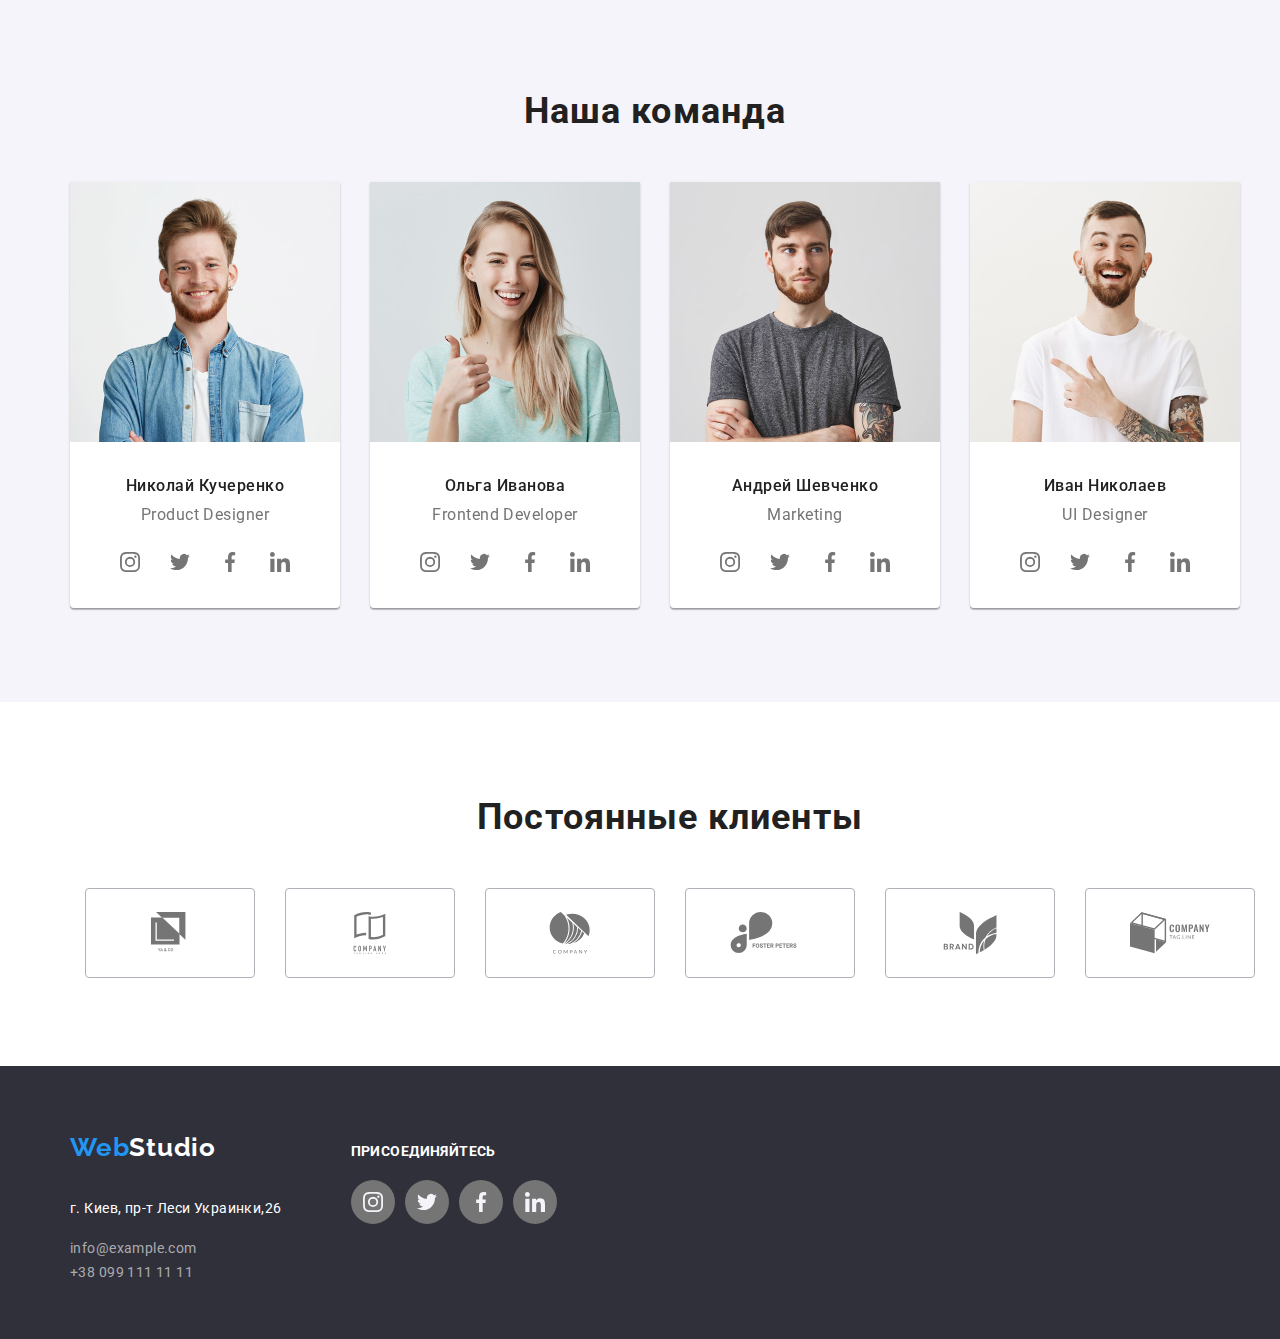
==== commit 90cde75e: "Модальное окно" ====
--- a/index.html
+++ b/index.html
@@ -55,7 +55,21 @@
             Эффективные решения <br />
             для вашего бизнеса
           </h1>
-          <a class="link-services" href="">Заказать услугу</a>
+          <button class="link-services" data-open-modal>Заказать услугу</button>
+          <div class="backdrop is-hidden" data-backdrop>
+            <div class="modal">
+              <button data-close-modal>Закрыть</button>
+              <h3 class="titel-modal">
+                Оставьте свои данные, мы вам перезвоним
+              </h3>
+              <ul class="list-modal">
+                <li class="modal-items">Имя</li>
+                <li class="modal-items">Телефон</li>
+                <li class="modal-items">Почта</li>
+                <button></button>
+              </ul>
+            </div>
+          </div>
         </div>
       </section>
       <!--Преимущества-->
@@ -523,5 +537,21 @@
         </div>
       </div>
     </footer>
+    <script>
+      const refs = {
+        openModalBtn: document.querySelector("[data-open-modal"),
+        closeModalBtn: document.querySelector("[data-close-modal"),
+        backdrop: document.querySelector("data-backdrop"),
+      };
+      refs.openModalBtn.addEventListener("click", toggleModal);
+      refs.closeModalBtn.addEventListener("click", toggleModal);
+      refs.backdrop.addEventListener("click", logBackdropClick);
+      function toggleModal() {
+        refs.backdrop.classList.toggle("is-hidden");
+      }
+      function logBackdropClick() {
+        console.log("Это клик в бекдроп");
+      }
+    </script>
   </body>
 </html>
--- a/css/style.css
+++ b/css/style.css
@@ -872,3 +872,32 @@
   transform: translateY(100%);
   transition: transform 250ms cubic-bezier(0.4, 0, 0.2, 1);
 }
+.backdrop {
+  position: fixed;
+  top: 0;
+  left: 0;
+  width: 100%;
+  height: 100%;
+  background-color: rgba(0, 0, 0, 0.2);
+  opacity: 1;
+  transition: opacity 250ms cubic-bezier(0.4, 0, 0.2, 1);*/
+}
+.backdrop.is-hidden {
+  opacity: 0;
+  pointer-events: none;
+}
+.modal {
+  position: absolute;
+  top: 50%;
+  left: 50%;
+  min-height: 581px;
+  min-width: 528px;
+  padding: 15px;
+  background-color: var(--primary-white-color);
+   transform: scale;
+  transform: scale(0.9) translate(-50%; -50%);
+  transition: transform 250ms cubic-bezier(0.4, 0, 0.2, 1);
+}
+.backdrop.is-hidden.modal {
+  transform: scale(1) translate(-50%; -50%);
+}
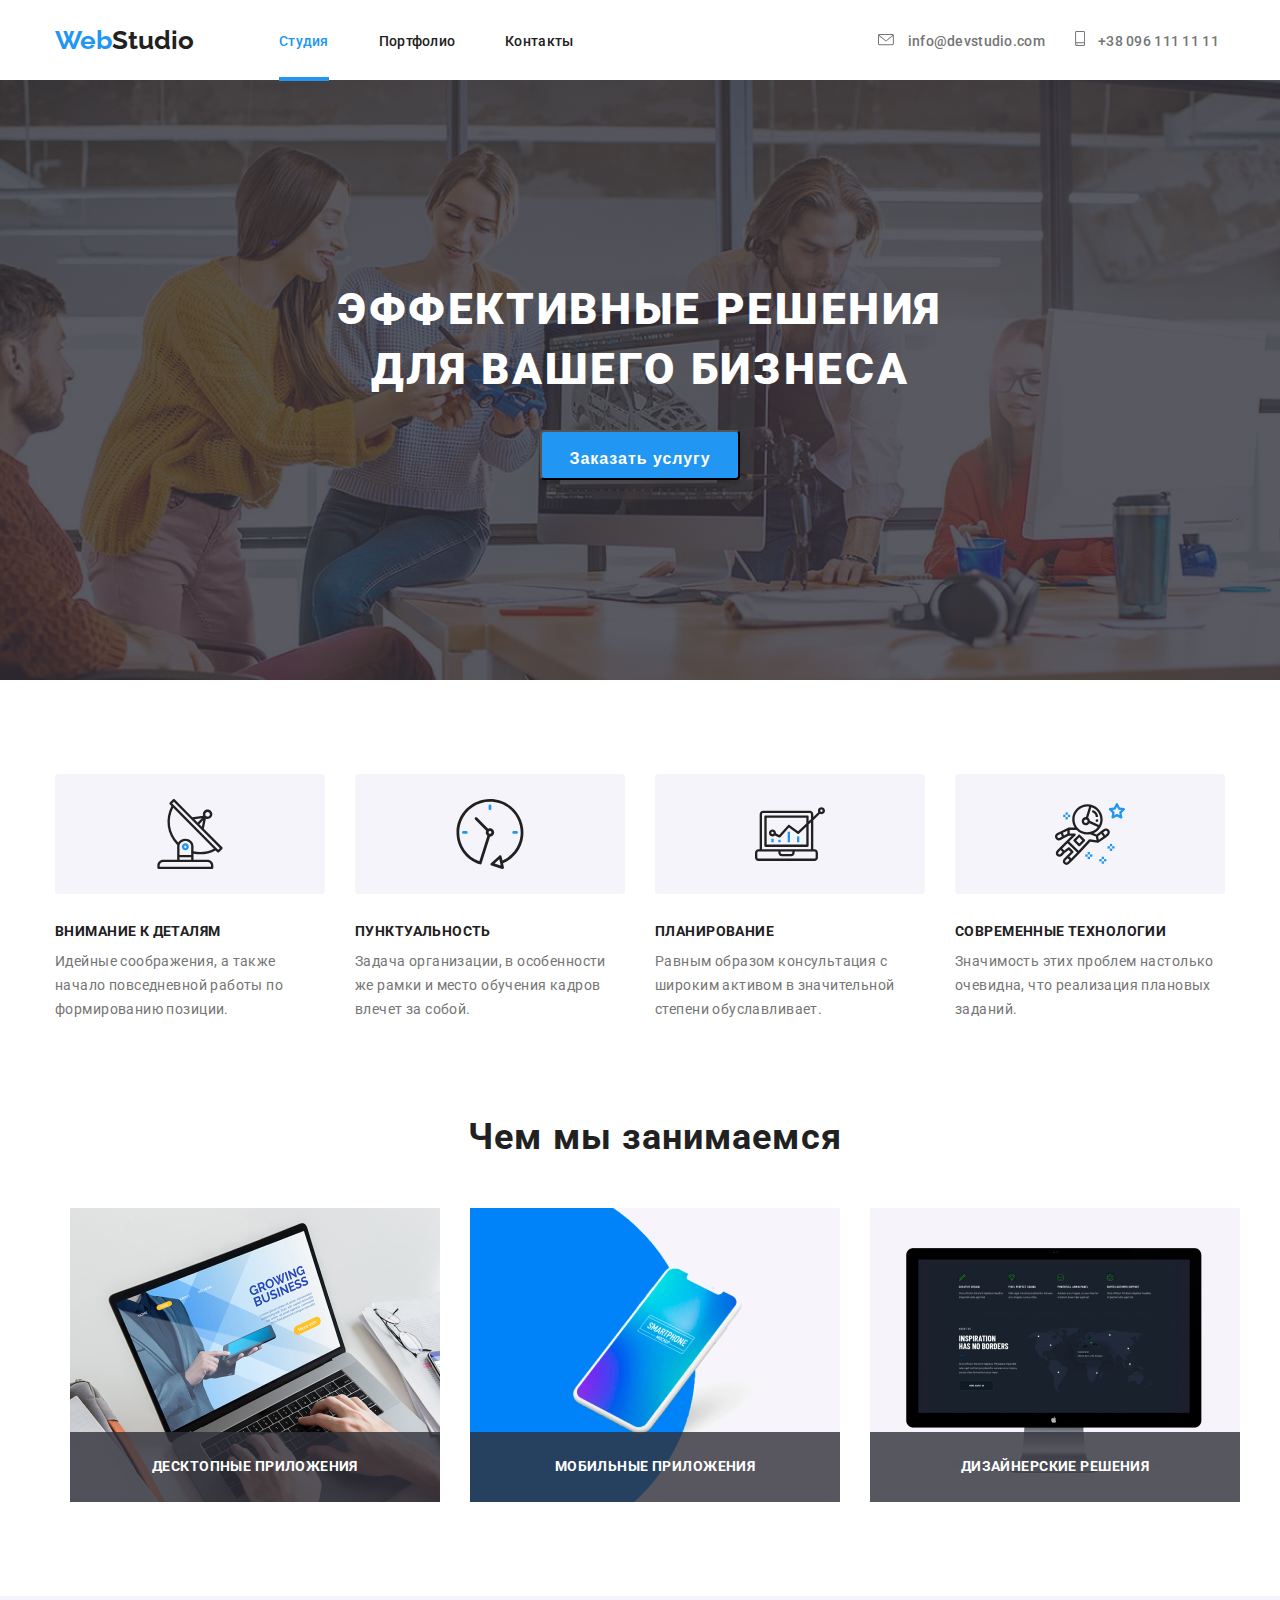
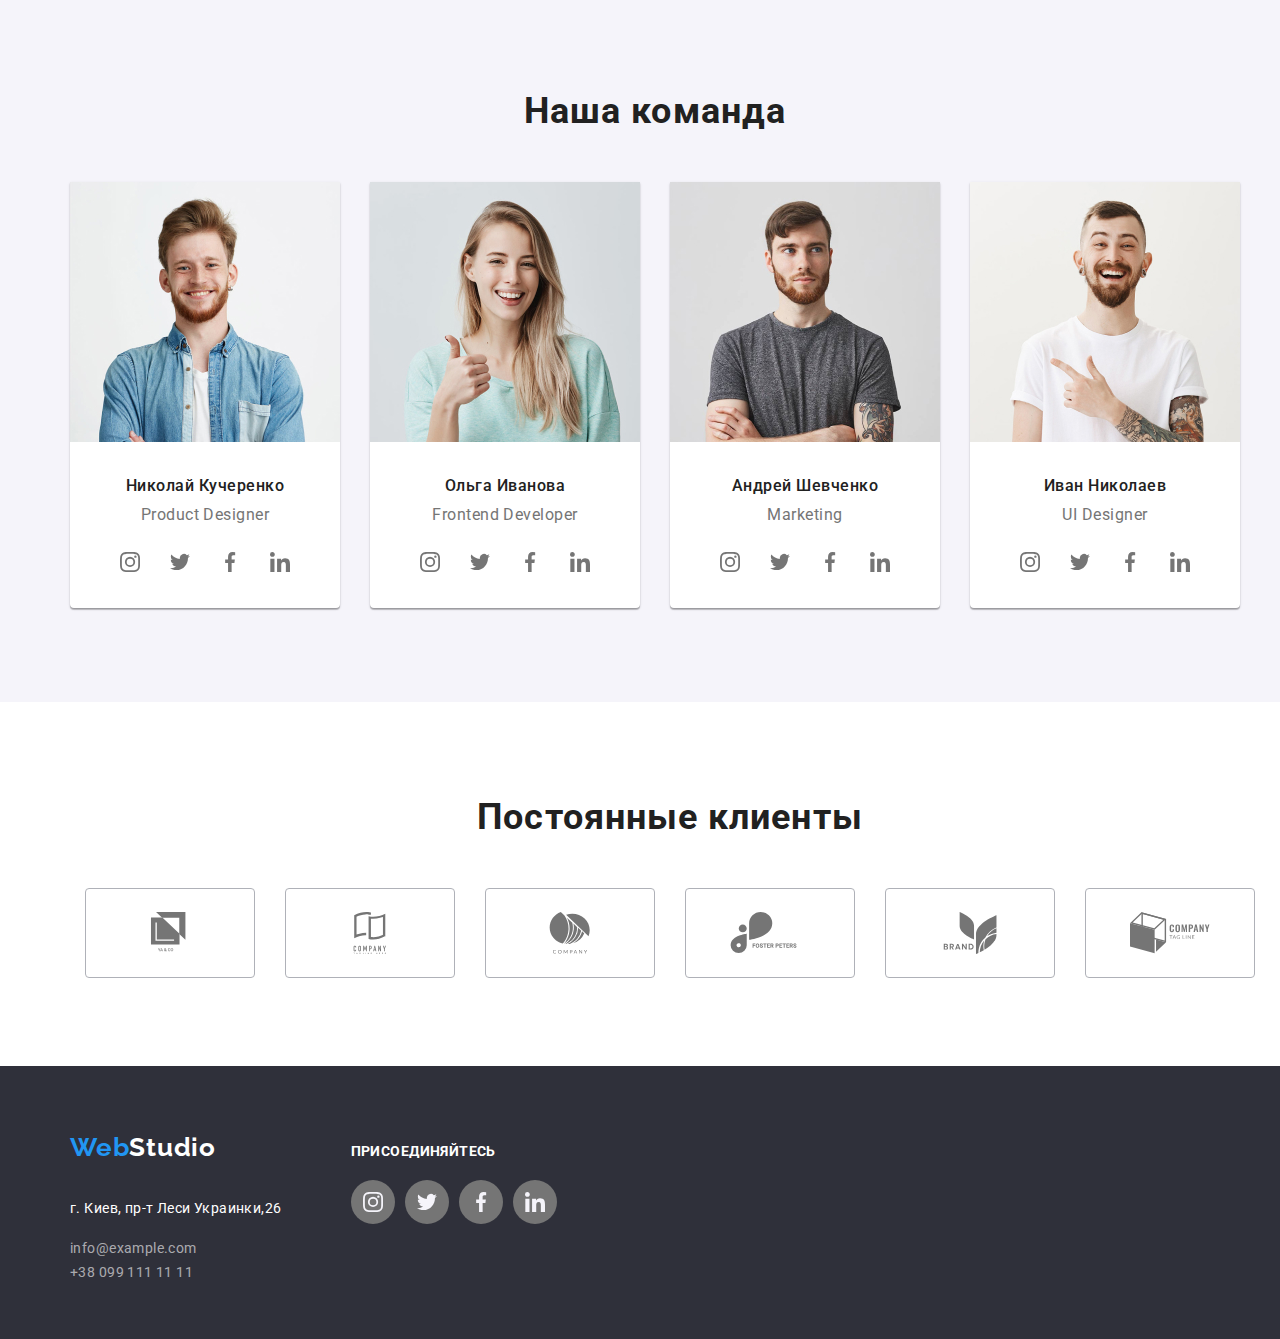
==== commit 5e2e2356: "Модальное окно" ====
--- a/index.html
+++ b/index.html
@@ -55,19 +55,21 @@
             Эффективные решения <br />
             для вашего бизнеса
           </h1>
-          <button class="link-services" data-open-modal>Заказать услугу</button>
-          <div class="backdrop is-hidden" data-backdrop>
+          <button class="link-services" data-modal-open>Заказать услугу</button>
+          <div class="backdrop is-hidden" data-modal>
             <div class="modal">
-              <button data-close-modal>Закрыть</button>
-              <h3 class="titel-modal">
-                Оставьте свои данные, мы вам перезвоним
-              </h3>
-              <ul class="list-modal">
-                <li class="modal-items">Имя</li>
-                <li class="modal-items">Телефон</li>
-                <li class="modal-items">Почта</li>
-                <button></button>
-              </ul>
+              <button data-modal-close>Закрыть</button>
+              <div class="modal-form">
+                <h3 class="titel-modal">
+                  Оставьте свои данные, мы вам перезвоним
+                </h3>
+                <ul class="list-modal">
+                  <li class="modal-items">Имя</li>
+                  <li class="modal-items">Телефон</li>
+                  <li class="modal-items">Почта</li>
+                </ul>
+                <button>Отправить</button>
+              </div>
             </div>
           </div>
         </div>
@@ -537,21 +539,6 @@
         </div>
       </div>
     </footer>
-    <script>
-      const refs = {
-        openModalBtn: document.querySelector("[data-open-modal"),
-        closeModalBtn: document.querySelector("[data-close-modal"),
-        backdrop: document.querySelector("data-backdrop"),
-      };
-      refs.openModalBtn.addEventListener("click", toggleModal);
-      refs.closeModalBtn.addEventListener("click", toggleModal);
-      refs.backdrop.addEventListener("click", logBackdropClick);
-      function toggleModal() {
-        refs.backdrop.classList.toggle("is-hidden");
-      }
-      function logBackdropClick() {
-        console.log("Это клик в бекдроп");
-      }
-    </script>
+    <script src="./js/modal.js"></script>
   </body>
 </html>
--- a/css/style.css
+++ b/css/style.css
@@ -793,8 +793,6 @@
   margin-right: 30px;
   margin-bottom: 30px;
 }
-.list-work-item {
-}
 .list-work-item:hover,
 :focus {
   box-shadow: 0px 1px 1px rgba(0, 0, 0, 0.12), 0px 4px 4px rgba(0, 0, 0, 0.06),
@@ -852,7 +850,7 @@
   box-shadow: 0px 1px 1px rgba(0, 0, 0, 0.12), 0px 4px 4px rgba(0, 0, 0, 0.06),
     1px 4px 6px rgba(0, 0, 0, 0.16);
 }
-.img-gallery-element-before:focus .overlay-element {
+.link-work-element:focus-within .overlay-element {
   transform: translateY(0);
   background-color: var(--accent-color);
   display: flex;
@@ -876,11 +874,13 @@
   position: fixed;
   top: 0;
   left: 0;
+  height: 100%;
   width: 100%;
-  height: 100%;
   background-color: rgba(0, 0, 0, 0.2);
-  opacity: 1;
-  transition: opacity 250ms cubic-bezier(0.4, 0, 0.2, 1);*/
+  display: flex;
+  align-items: center;
+  justify-content: center;
+  z-index: 1;
 }
 .backdrop.is-hidden {
   opacity: 0;
@@ -888,16 +888,23 @@
 }
 .modal {
   position: absolute;
-  top: 50%;
-  left: 50%;
+  min-width: 528px;
   min-height: 581px;
-  min-width: 528px;
-  padding: 15px;
   background-color: var(--primary-white-color);
-   transform: scale;
+  box-shadow: 0px 1px 3px rgba(0, 0, 0, 0.12), 0px 1px 1px rgba(0, 0, 0, 0.14),
+    0px 2px 1px rgba(0, 0, 0, 0.2);
+  border-radius: 4px;
+  transform: scale;
   transform: scale(0.9) translate(-50%; -50%);
   transition: transform 250ms cubic-bezier(0.4, 0, 0.2, 1);
 }
+
 .backdrop.is-hidden.modal {
   transform: scale(1) translate(-50%; -50%);
 }
+.modal-form {
+  display: flex;
+  flex-direction: column;
+  height: 581px;
+  box-sizing: border-box;
+}
